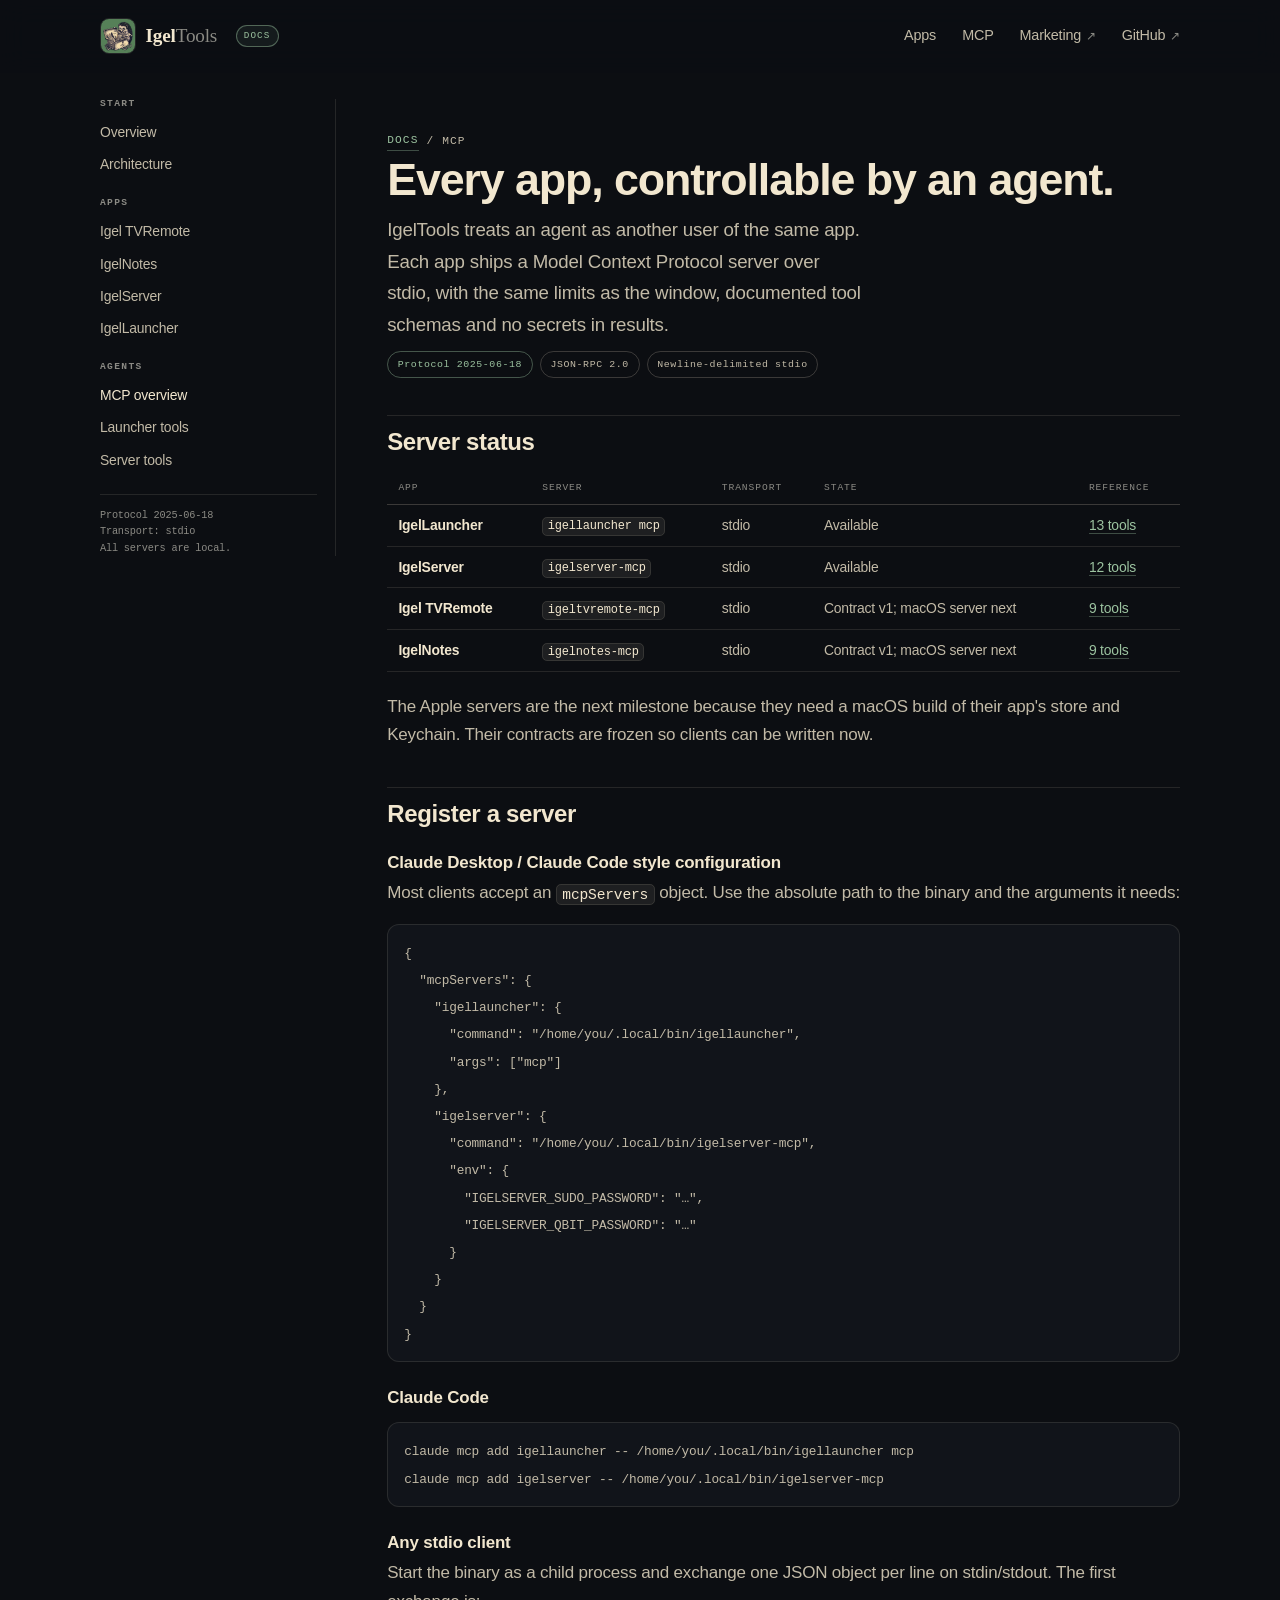
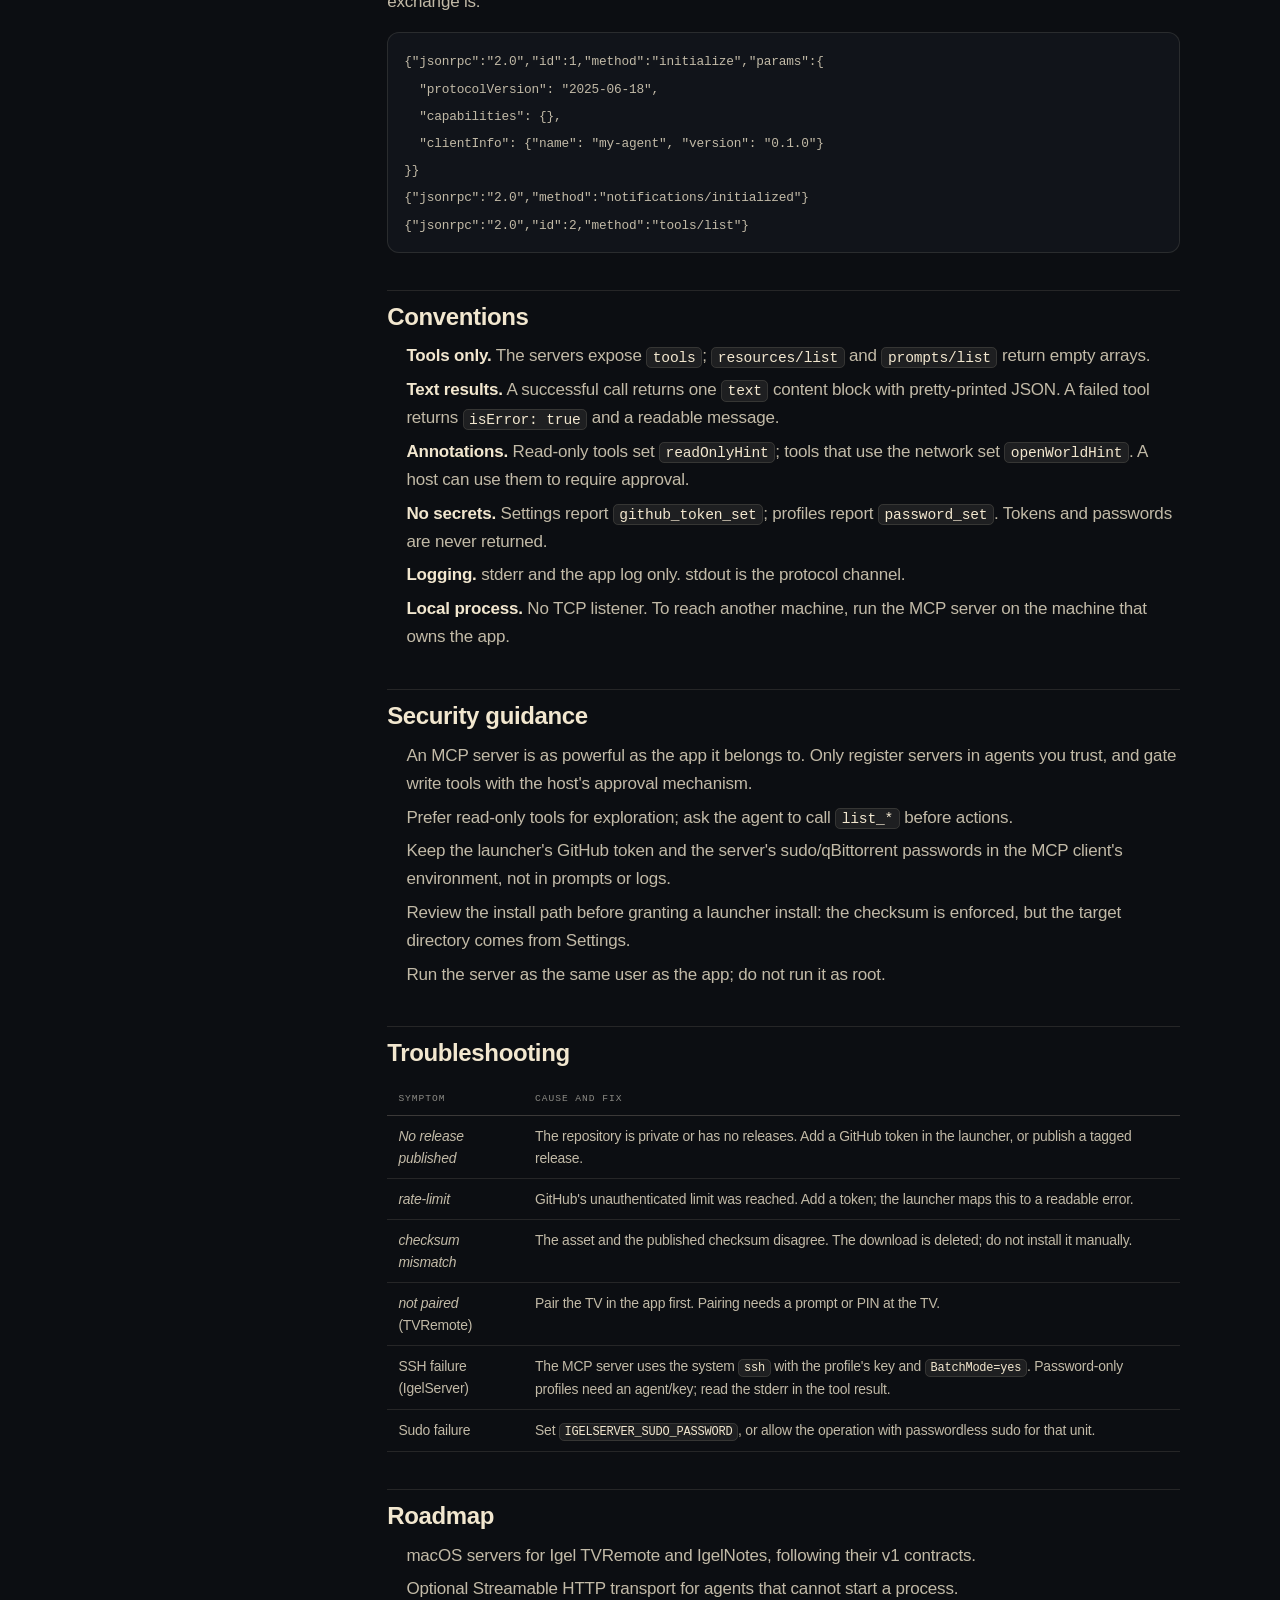
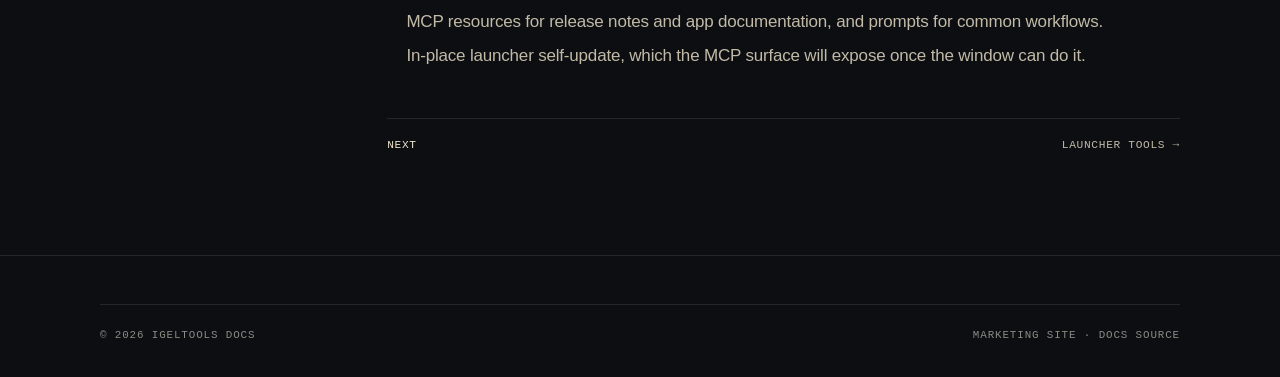
==== mcp/index.html @ 766dcb45 "Initial IgelTools documentation site Functional, technical and MCP documentation for the IgelTools s" ====
<!DOCTYPE html>
<html lang="en">
<head>
<meta charset="utf-8">
<meta name="viewport" content="width=device-width, initial-scale=1">
<title>MCP overview — IgelTools Docs</title>
<meta name="description" content="How the IgelTools apps expose control to external agents with Model Context Protocol servers: transports, registration, tools, security and status.">
<meta name="theme-color" content="#0c0e12">
<link rel="icon" href="../assets/icons/igeltools-64.png" type="image/png" sizes="64x64">
<link rel="stylesheet" href="../assets/css/style.css">
<link rel="stylesheet" href="../assets/css/docs.css">
</head>
<body>
<a class="skip" href="#main">Skip to content</a>

<header class="site-header docs-header" id="top">
  <div class="wrap header-inner">
    <a class="brand" href="../index.html" aria-label="IgelTools Docs — home">
      <img class="brand-mark" src="../assets/icons/igeltools-256.png" alt="" width="256" height="256">
      <span class="brand-word">Igel<span>Tools</span></span>
      <span class="docs-badge">Docs</span>
    </a>
    <nav class="site-nav" aria-label="Main">
      <a href="../index.html#apps">Apps</a>
      <a href="../mcp/index.html">MCP</a>
      <a class="nav-ext" href="https://chuucommie.github.io/igeltools-web/" target="_blank" rel="noreferrer">Marketing <span aria-hidden="true">↗</span></a>
      <a class="nav-ext" href="https://github.com/Chuucommie" target="_blank" rel="noreferrer">GitHub <span aria-hidden="true">↗</span></a>
    </nav>
  </div>
</header>

<div class="wrap docs-layout">
  <aside class="docs-sidebar">
    <h2>Start</h2>
    <a href="../index.html">Overview</a>
    <a href="../architecture.html">Architecture</a>
    <h2>Apps</h2>
    <a href="../apps/igeltvremote.html">Igel TVRemote</a>
    <a href="../apps/igelnotes.html">IgelNotes</a>
    <a href="../apps/igelserver.html">IgelServer</a>
    <a href="../apps/igellauncher.html">IgelLauncher</a>
    <h2>Agents</h2>
    <a href="index.html">MCP overview</a>
    <a href="../apps/igellauncher.html#mcp">Launcher tools</a>
    <a href="../apps/igelserver.html#mcp">Server tools</a>
    <span class="side-note">Protocol 2025-06-18<br>Transport: stdio<br>All servers are local.</span>
  </aside>

  <main class="docs-content" id="main">
    <p class="breadcrumb"><a href="../index.html">Docs</a> / MCP</p>
    <h1>Every app, controllable by an agent.</h1>
    <p class="lede">IgelTools treats an agent as another user of the same app. Each app ships a Model Context Protocol server over stdio, with the same limits as the window, documented tool schemas and no secrets in results.</p>

    <div class="doc-meta">
      <span class="pill pill--green">Protocol 2025-06-18</span>
      <span class="pill">JSON-RPC 2.0</span>
      <span class="pill">Newline-delimited stdio</span>
    </div>

    <h2 id="status">Server status</h2>
    <table>
      <thead><tr><th>App</th><th>Server</th><th>Transport</th><th>State</th><th>Reference</th></tr></thead>
      <tbody>
        <tr>
          <td><strong>IgelLauncher</strong></td>
          <td><code>igellauncher mcp</code></td>
          <td>stdio</td>
          <td>Available</td>
          <td><a href="../apps/igellauncher.html#mcp">13 tools</a></td>
        </tr>
        <tr>
          <td><strong>IgelServer</strong></td>
          <td><code>igelserver-mcp</code></td>
          <td>stdio</td>
          <td>Available</td>
          <td><a href="../apps/igelserver.html#mcp">12 tools</a></td>
        </tr>
        <tr>
          <td><strong>Igel TVRemote</strong></td>
          <td><code>igeltvremote-mcp</code></td>
          <td>stdio</td>
          <td>Contract v1; macOS server next</td>
          <td><a href="../apps/igeltvremote.html#mcp">9 tools</a></td>
        </tr>
        <tr>
          <td><strong>IgelNotes</strong></td>
          <td><code>igelnotes-mcp</code></td>
          <td>stdio</td>
          <td>Contract v1; macOS server next</td>
          <td><a href="../apps/igelnotes.html#mcp">9 tools</a></td>
        </tr>
      </tbody>
    </table>
    <p>The Apple servers are the next milestone because they need a macOS build of their app's store and Keychain. Their contracts are frozen so clients can be written now.</p>

    <h2 id="register">Register a server</h2>
    <h3>Claude Desktop / Claude Code style configuration</h3>
    <p>Most clients accept an <code>mcpServers</code> object. Use the absolute path to the binary and the arguments it needs:</p>
    <pre><code>{
  "mcpServers": {
    "igellauncher": {
      "command": "/home/you/.local/bin/igellauncher",
      "args": ["mcp"]
    },
    "igelserver": {
      "command": "/home/you/.local/bin/igelserver-mcp",
      "env": {
        "IGELSERVER_SUDO_PASSWORD": "…",
        "IGELSERVER_QBIT_PASSWORD": "…"
      }
    }
  }
}</code></pre>

    <h3>Claude Code</h3>
    <pre><code>claude mcp add igellauncher -- /home/you/.local/bin/igellauncher mcp
claude mcp add igelserver -- /home/you/.local/bin/igelserver-mcp</code></pre>

    <h3>Any stdio client</h3>
    <p>Start the binary as a child process and exchange one JSON object per line on stdin/stdout. The first exchange is:</p>
    <pre><code>{"jsonrpc":"2.0","id":1,"method":"initialize","params":{
  "protocolVersion": "2025-06-18",
  "capabilities": {},
  "clientInfo": {"name": "my-agent", "version": "0.1.0"}
}}
{"jsonrpc":"2.0","method":"notifications/initialized"}
{"jsonrpc":"2.0","id":2,"method":"tools/list"}</code></pre>

    <h2 id="conventions">Conventions</h2>
    <ul>
      <li><strong>Tools only.</strong> The servers expose <code>tools</code>; <code>resources/list</code> and <code>prompts/list</code> return empty arrays.</li>
      <li><strong>Text results.</strong> A successful call returns one <code>text</code> content block with pretty-printed JSON. A failed tool returns <code>isError: true</code> and a readable message.</li>
      <li><strong>Annotations.</strong> Read-only tools set <code>readOnlyHint</code>; tools that use the network set <code>openWorldHint</code>. A host can use them to require approval.</li>
      <li><strong>No secrets.</strong> Settings report <code>github_token_set</code>; profiles report <code>password_set</code>. Tokens and passwords are never returned.</li>
      <li><strong>Logging.</strong> stderr and the app log only. stdout is the protocol channel.</li>
      <li><strong>Local process.</strong> No TCP listener. To reach another machine, run the MCP server on the machine that owns the app.</li>
    </ul>

    <h2 id="security">Security guidance</h2>
    <ul>
      <li>An MCP server is as powerful as the app it belongs to. Only register servers in agents you trust, and gate write tools with the host's approval mechanism.</li>
      <li>Prefer read-only tools for exploration; ask the agent to call <code>list_*</code> before actions.</li>
      <li>Keep the launcher's GitHub token and the server's sudo/qBittorrent passwords in the MCP client's environment, not in prompts or logs.</li>
      <li>Review the install path before granting a launcher install: the checksum is enforced, but the target directory comes from Settings.</li>
      <li>Run the server as the same user as the app; do not run it as root.</li>
    </ul>

    <h2 id="troubleshooting">Troubleshooting</h2>
    <table>
      <thead><tr><th>Symptom</th><th>Cause and fix</th></tr></thead>
      <tbody>
        <tr><td><em>No release published</em></td><td>The repository is private or has no releases. Add a GitHub token in the launcher, or publish a tagged release.</td></tr>
        <tr><td><em>rate-limit</em></td><td>GitHub's unauthenticated limit was reached. Add a token; the launcher maps this to a readable error.</td></tr>
        <tr><td><em>checksum mismatch</em></td><td>The asset and the published checksum disagree. The download is deleted; do not install it manually.</td></tr>
        <tr><td><em>not paired</em> (TVRemote)</td><td>Pair the TV in the app first. Pairing needs a prompt or PIN at the TV.</td></tr>
        <tr><td>SSH failure (IgelServer)</td><td>The MCP server uses the system <code>ssh</code> with the profile's key and <code>BatchMode=yes</code>. Password-only profiles need an agent/key; read the stderr in the tool result.</td></tr>
        <tr><td>Sudo failure</td><td>Set <code>IGELSERVER_SUDO_PASSWORD</code>, or allow the operation with passwordless sudo for that unit.</td></tr>
      </tbody>
    </table>

    <h2 id="roadmap">Roadmap</h2>
    <ul>
      <li>macOS servers for Igel TVRemote and IgelNotes, following their v1 contracts.</li>
      <li>Optional Streamable HTTP transport for agents that cannot start a process.</li>
      <li>MCP resources for release notes and app documentation, and prompts for common workflows.</li>
      <li>In-place launcher self-update, which the MCP surface will expose once the window can do it.</li>
    </ul>

    <div class="docs-next">
      <span>Next</span>
      <a href="../apps/igellauncher.html#mcp">Launcher tools →</a>
    </div>
  </main>
</div>

<footer class="site-footer">
  <div class="wrap">
    <div class="footer-bottom">
      <span>© <span id="year">2026</span> IgelTools Docs</span>
      <span><a href="https://chuucommie.github.io/igeltools-web/" target="_blank" rel="noreferrer">Marketing site</a> · <a href="https://github.com/Chuucommie/igeltools-docs" target="_blank" rel="noreferrer">Docs source</a></span>
    </div>
  </div>
</footer>

<script src="../assets/js/docs.js" defer></script>
</body>
</html>
---- assets/css/style.css ----
/* ==========================================================================
   IgelTools — site stylesheet
   Ink and cream, the IgelTools field green as brand accent, one colour per app.
   No dependencies, no build step.
   ========================================================================== */

:root {
  --bg: #0c0e12;
  --bg-soft: #11141a;
  --surface: #151922;
  --surface-2: #1b202a;

  --ink: #f2e7cf;          /* cream, from the illustration */
  --ink-2: #c2baa7;
  --ink-3: #8b8a84;

  --blue: #216de7;         /* Igel TVRemote field blue */
  --blue-bright: #5c97ff;
  --green: #568058;        /* IgelTools field green */
  --green-bright: #9cc3a0;
  --ink-on-paper: #22262d;

  --line: rgba(242, 231, 207, 0.11);
  --line-strong: rgba(242, 231, 207, 0.2);

  --sans: -apple-system, BlinkMacSystemFont, "Segoe UI", Inter, Roboto, Helvetica, Arial, sans-serif;
  --mono: ui-monospace, SFMono-Regular, "SF Mono", Menlo, Consolas, "Liberation Mono", monospace;
  --serif: "Iowan Old Style", "Palatino Linotype", Palatino, "Book Antiqua", Georgia, serif;

  --wrap: 1160px;
  --pad: clamp(20px, 5vw, 40px);
  --radius: 22px;
}

*,
*::before,
*::after { box-sizing: border-box; }

html {
  -webkit-text-size-adjust: 100%;
  scroll-behavior: smooth;
}

body {
  margin: 0;
  background: var(--bg);
  color: var(--ink);
  font-family: var(--sans);
  font-size: 17px;
  line-height: 1.6;
  letter-spacing: -0.011em;
  -webkit-font-smoothing: antialiased;
  overflow-x: hidden;
}

h1, h2, h3, h4 {
  margin: 0;
  font-weight: 600;
  letter-spacing: -0.035em;
  line-height: 1.03;
  text-wrap: balance;
}

p { margin: 0; }
ul, ol, dl, dd { margin: 0; padding: 0; list-style: none; }
img { display: block; max-width: 100%; height: auto; }
a { color: inherit; text-decoration: none; }
button { font: inherit; color: inherit; }

::selection {
  background: var(--green);
  color: #fff;
}

:focus-visible {
  outline: 2px solid var(--green-bright);
  outline-offset: 3px;
  border-radius: 4px;
}

.skip {
  position: absolute;
  left: -9999px;
  top: 0;
  z-index: 100;
  background: var(--ink);
  color: var(--bg);
  padding: 10px 16px;
  border-radius: 0 0 10px 0;
  font-weight: 600;
}
.skip:focus { left: 0; }

/* ---------- layout ---------- */

.wrap {
  width: 100%;
  max-width: var(--wrap);
  margin-inline: auto;
  padding-inline: var(--pad);
}

.section {
  padding-block: clamp(72px, 11vw, 132px);
  border-top: 1px solid var(--line);
  scroll-margin-top: 76px;
}

.eyebrow {
  display: flex;
  align-items: center;
  gap: 0.6rem;
  font-family: var(--mono);
  font-size: 0.72rem;
  letter-spacing: 0.16em;
  text-transform: uppercase;
  color: var(--ink-3);
  margin-bottom: 1.5rem;
}
.eyebrow .num { color: var(--green-bright); }
.eyebrow::after {
  content: "";
  flex: 1;
  height: 1px;
  background: var(--line);
}

.section-head { max-width: 720px; margin-bottom: clamp(36px, 5vw, 60px); }
.section-head h2 {
  font-size: clamp(1.9rem, 4vw, 3.1rem);
  margin-bottom: 1rem;
}
.section-sub {
  color: var(--ink-2);
  font-size: 1.02rem;
  max-width: 56ch;
}

.dot {
  width: 7px;
  height: 7px;
  border-radius: 50%;
  background: var(--ink-3);
  display: inline-block;
  flex: none;
}
.dot-live { background: var(--green-bright); box-shadow: 0 0 0 4px rgba(156, 195, 160, 0.14); }

/* ---------- buttons ---------- */

.btn {
  display: inline-flex;
  align-items: center;
  justify-content: center;
  gap: 0.5rem;
  padding: 0.78rem 1.35rem;
  border-radius: 999px;
  border: 1px solid transparent;
  font-size: 0.94rem;
  font-weight: 560;
  letter-spacing: -0.01em;
  cursor: pointer;
  transition: transform 0.18s ease, background 0.18s ease, border-color 0.18s ease, color 0.18s ease;
  white-space: nowrap;
}
.btn:hover { transform: translateY(-1px); }
.btn:active { transform: translateY(0); }

.btn-primary { background: var(--ink); color: #12151b; }
.btn-primary:hover { background: #fffaf0; }

.btn-ghost { border-color: var(--line-strong); color: var(--ink); }
.btn-ghost:hover { border-color: rgba(156, 195, 160, 0.55); background: rgba(156, 195, 160, 0.08); }

.btn-green { background: var(--green); color: #fff; }
.btn-green:hover { background: #649165; }

.btn-sm { padding: 0.52rem 1rem; font-size: 0.85rem; }
.btn-block { width: 100%; }

.link-quiet {
  display: inline-block;
  font-family: var(--mono);
  font-size: 0.74rem;
  letter-spacing: 0.1em;
  text-transform: uppercase;
  color: var(--ink-3);
  border-bottom: 1px solid var(--line);
  padding-bottom: 3px;
  transition: color 0.18s ease, border-color 0.18s ease;
}
.link-quiet:hover { color: var(--ink); border-color: var(--green-bright); }

/* ---------- header ---------- */

.site-header {
  position: sticky;
  top: 0;
  z-index: 50;
  background: rgba(12, 14, 18, 0.72);
  -webkit-backdrop-filter: saturate(160%) blur(14px);
  backdrop-filter: saturate(160%) blur(14px);
  border-bottom: 1px solid transparent;
  transition: border-color 0.25s ease, background 0.25s ease;
}
.site-header.is-scrolled {
  border-bottom-color: var(--line);
  background: rgba(12, 14, 18, 0.9);
}

.header-inner {
  display: flex;
  align-items: center;
  gap: 1rem;
  height: 68px;
}

.brand { display: inline-flex; align-items: center; gap: 0.6rem; }
.brand-mark { width: 36px; height: 36px; border-radius: 9px; border: 1px solid var(--line); }
.brand-word {
  font-family: var(--serif);
  font-size: 1.2rem;
  font-weight: 600;
  letter-spacing: -0.01em;
}
.brand-word span { color: var(--ink-3); font-weight: 460; }

.site-nav {
  margin-left: auto;
  display: flex;
  align-items: center;
  gap: clamp(14px, 2.2vw, 26px);
}
.site-nav a:not(.btn) {
  font-size: 0.9rem;
  color: var(--ink-2);
  transition: color 0.16s ease;
}
.site-nav a:not(.btn):hover { color: var(--ink); }
.nav-ext { display: inline-flex; align-items: center; gap: 0.3rem; }
.nav-ext span { font-size: 0.8em; color: var(--ink-3); }

.nav-toggle {
  display: none;
  margin-left: auto;
  background: none;
  border: 1px solid var(--line-strong);
  border-radius: 999px;
  padding: 0.45rem 0.9rem;
  font-family: var(--mono);
  font-size: 0.72rem;
  letter-spacing: 0.1em;
  text-transform: uppercase;
  cursor: pointer;
}

/* ---------- hero ---------- */

.hero {
  display: grid;
  grid-template-columns: minmax(0, 1.15fr) minmax(0, 0.85fr);
  gap: clamp(32px, 6vw, 72px);
  align-items: center;
  padding-block: clamp(56px, 9vw, 104px) clamp(48px, 7vw, 88px);
}

.hero-copy .eyebrow { margin-bottom: 1.6rem; }

.hero h1 {
  font-size: clamp(2.6rem, 6.4vw, 4.7rem);
  letter-spacing: -0.045em;
  margin-bottom: 1.5rem;
}
.hero h1 em {
  font-family: var(--serif);
  font-style: italic;
  font-weight: 400;
  letter-spacing: -0.02em;
}

.lede {
  font-size: clamp(1.02rem, 1.5vw, 1.17rem);
  color: var(--ink-2);
  max-width: 46ch;
  line-height: 1.62;
}

.hero-actions {
  display: flex;
  flex-wrap: wrap;
  gap: 0.75rem;
  margin-top: 2rem;
}

.hero-meta {
  display: flex;
  flex-wrap: wrap;
  gap: 0.5rem 1.5rem;
  margin-top: 2rem;
  padding-top: 1.4rem;
  border-top: 1px solid var(--line);
  font-family: var(--mono);
  font-size: 0.72rem;
  letter-spacing: 0.1em;
  text-transform: uppercase;
  color: var(--ink-3);
}
.hero-meta li { display: flex; align-items: center; gap: 0.5rem; }

.hero-art {
  position: relative;
  display: grid;
  place-items: center;
  min-height: 320px;
}

.glow {
  position: absolute;
  inset: -12% -6%;
  background: radial-gradient(circle at 50% 45%, rgba(86, 128, 88, 0.55), transparent 62%);
  filter: blur(6px);
  z-index: 0;
}

.icon-card {
  position: relative;
  z-index: 1;
  width: clamp(190px, 24vw, 268px);
  aspect-ratio: 1;
  border-radius: 23%;
  overflow: hidden;
  box-shadow:
    0 2px 0 rgba(255, 255, 255, 0.16) inset,
    0 30px 70px -20px rgba(0, 0, 0, 0.85),
    0 0 0 1px rgba(242, 231, 207, 0.12);
  transform: rotate(-4deg);
  transition: transform 0.5s cubic-bezier(0.2, 0.8, 0.2, 1);
}
.icon-card:hover { transform: rotate(-1deg) scale(1.02); }
.icon-card img { width: 100%; height: 100%; object-fit: cover; }

.chip {
  position: absolute;
  z-index: 2;
  display: inline-flex;
  align-items: center;
  gap: 0.45rem;
  padding: 0.45rem 0.8rem;
  border-radius: 999px;
  background: rgba(21, 25, 34, 0.82);
  border: 1px solid var(--line-strong);
  -webkit-backdrop-filter: blur(10px);
  backdrop-filter: blur(10px);
  font-family: var(--mono);
  font-size: 0.68rem;
  letter-spacing: 0.08em;
  text-transform: uppercase;
  color: var(--ink-2);
  box-shadow: 0 12px 30px -12px rgba(0, 0, 0, 0.9);
}
.chip-a { top: 8%; right: -4%; }
.chip-b { bottom: 10%; left: -6%; }

/* ---------- strip ---------- */

.strip {
  display: flex;
  flex-wrap: wrap;
  gap: 0.5rem 2rem;
  padding-block: 1.1rem;
  border-top: 1px solid var(--line);
  font-family: var(--mono);
  font-size: 0.72rem;
  letter-spacing: 0.1em;
  text-transform: uppercase;
  color: var(--ink-3);
}
.strip-sep { color: var(--ink-3); opacity: 0.5; }

/* ---------- app card ---------- */

.app-card {
  display: grid;
  grid-template-columns: minmax(0, 1.55fr) minmax(0, 1fr);
  gap: clamp(24px, 4vw, 44px);
  padding: clamp(24px, 3.4vw, 40px);
  border: 1px solid var(--line);
  border-radius: var(--radius);
  background: linear-gradient(180deg, var(--surface), var(--bg-soft));
}
.app-card:hover { border-color: var(--line-strong); }
.app-card + .app-card { margin-top: 1rem; }

.app-card--remote {
  background:
    radial-gradient(120% 130% at 0% 0%, rgba(33, 109, 231, 0.13), transparent 58%),
    linear-gradient(180deg, var(--surface), var(--bg-soft));
}
.app-card--remote .app-kicker { color: var(--blue-bright); }
.app-card--remote .badge {
  border-color: rgba(92, 151, 255, 0.35);
  background: rgba(92, 151, 255, 0.09);
}
.app-card--remote .status-list li.is-on { border-color: rgba(92, 151, 255, 0.32); }
.app-card--remote .status-list li.is-on span { color: var(--blue-bright); }

.app-card--notes {
  background:
    radial-gradient(120% 130% at 0% 0%, rgba(84, 48, 92, 0.34), transparent 58%),
    linear-gradient(180deg, var(--surface), var(--bg-soft));
}
.app-card--notes .app-kicker { color: #c9a4d6; }
.app-card--notes .badge {
  border-color: rgba(201, 164, 214, 0.35);
  background: rgba(201, 164, 214, 0.09);
}
.app-card--notes .status-list li.is-on { border-color: rgba(201, 164, 214, 0.32); }
.app-card--notes .status-list li.is-on span { color: #c9a4d6; }

.app-card--server {
  background:
    radial-gradient(120% 130% at 0% 0%, rgba(56, 82, 105, 0.28), transparent 58%),
    linear-gradient(180deg, var(--surface), var(--bg-soft));
}
.app-card--server .app-kicker { color: #9fb8cd; }
.app-card--server .badge {
  border-color: rgba(159, 184, 205, 0.35);
  background: rgba(159, 184, 205, 0.09);
}
.app-card--server .status-list li.is-on { border-color: rgba(159, 184, 205, 0.32); }
.app-card--server .status-list li.is-on span { color: #9fb8cd; }

.app-card--launcher {
  background:
    radial-gradient(120% 130% at 0% 0%, rgba(86, 128, 88, 0.3), transparent 58%),
    linear-gradient(180deg, var(--surface), var(--bg-soft));
}
.app-card--launcher .app-kicker { color: var(--green-bright); }

code {
  font-family: var(--mono);
  font-size: 0.86em;
  padding: 0.12em 0.38em;
  border-radius: 5px;
  background: rgba(242, 231, 207, 0.08);
  border: 1px solid var(--line);
}

.app-card-main { display: grid; grid-template-columns: auto minmax(0, 1fr); gap: clamp(18px, 2.4vw, 28px); align-items: center; }

.app-thumb {
  width: clamp(84px, 10vw, 112px);
  aspect-ratio: 1;
  border-radius: 23%;
  overflow: hidden;
  border: 1px solid var(--line);
  flex: none;
}
.app-thumb img { width: 100%; height: 100%; object-fit: cover; }

.app-kicker {
  font-family: var(--mono);
  font-size: 0.7rem;
  letter-spacing: 0.12em;
  text-transform: uppercase;
  color: var(--green-bright);
  margin-bottom: 0.6rem;
}
.app-title { font-size: clamp(1.55rem, 2.6vw, 2.05rem); margin-bottom: 0.7rem; }
.app-desc { color: var(--ink-2); max-width: 44ch; }

.badge {
  display: inline-flex;
  align-items: center;
  gap: 0.5rem;
  align-self: start;
  padding: 0.35rem 0.75rem 0.35rem 0.6rem;
  border: 1px solid rgba(156, 195, 160, 0.35);
  border-radius: 999px;
  background: rgba(156, 195, 160, 0.09);
  font-family: var(--mono);
  font-size: 0.66rem;
  letter-spacing: 0.1em;
  text-transform: uppercase;
  color: var(--ink);
}

.app-side {
  display: flex;
  flex-direction: column;
  gap: 1rem;
  padding-left: clamp(0px, 2vw, 8px);
  border-left: 1px solid var(--line);
}
@media (max-width: 760px) {
  .app-side { border-left: 0; padding-left: 0; border-top: 1px solid var(--line); padding-top: 1.2rem; }
}

.status-list {
  display: grid;
  grid-template-columns: 1fr 1fr;
  gap: 0.4rem;
}
.status-list li {
  display: flex;
  align-items: center;
  justify-content: space-between;
  gap: 0.5rem;
  padding: 0.42rem 0.65rem;
  border: 1px solid var(--line);
  border-radius: 999px;
  font-size: 0.8rem;
  color: var(--ink-3);
}
.status-list li span {
  font-family: var(--mono);
  font-size: 0.6rem;
  letter-spacing: 0.08em;
  text-transform: uppercase;
  opacity: 0.85;
}
.status-list li.is-on { color: var(--ink); border-color: rgba(156, 195, 160, 0.32); }
.status-list li.is-on span { color: var(--green-bright); }

.ghost-grid {
  display: grid;
  grid-template-columns: repeat(auto-fit, minmax(240px, 1fr));
  gap: 1rem;
  margin-top: 1rem;
}
.ghost-card {
  padding: 1.6rem;
  border: 1px dashed rgba(242, 231, 207, 0.16);
  border-radius: var(--radius);
  color: var(--ink-3);
}
.ghost-tag {
  font-family: var(--mono);
  font-size: 0.64rem;
  letter-spacing: 0.14em;
  text-transform: uppercase;
  color: var(--ink-3);
}
.ghost-card h4 {
  font-size: 1rem;
  letter-spacing: -0.02em;
  color: var(--ink-2);
  margin: 0.7rem 0 0.5rem;
  line-height: 1.4;
}
.ghost-card p { font-size: 0.9rem; }

/* ---------- principles ---------- */

.principles {
  display: grid;
  grid-template-columns: repeat(3, minmax(0, 1fr));
  gap: 0;
  border-top: 1px solid var(--line);
}
.principle {
  padding: clamp(22px, 2.6vw, 30px) clamp(18px, 2.4vw, 28px) clamp(22px, 2.6vw, 30px) 0;
  border-bottom: 1px solid var(--line);
  border-right: 1px solid var(--line);
}
.principle:nth-child(3n) { border-right: 0; }
.principle-num {
  font-family: var(--mono);
  font-size: 0.68rem;
  letter-spacing: 0.14em;
  color: var(--green-bright);
  display: block;
  margin-bottom: 0.9rem;
}
.principle h3 { font-size: 1.06rem; letter-spacing: -0.02em; margin-bottom: 0.55rem; }
.principle p { font-size: 0.93rem; color: var(--ink-2); line-height: 1.55; }

/* ---------- brands ---------- */

.brands {
  display: grid;
  grid-template-columns: repeat(3, minmax(0, 1fr));
  border-top: 1px solid var(--line);
  border-left: 1px solid var(--line);
}
.brand-cell {
  padding: 1rem 1.1rem;
  border-right: 1px solid var(--line);
  border-bottom: 1px solid var(--line);
  display: flex;
  flex-direction: column;
  gap: 0.2rem;
}
.brand-cell strong { font-weight: 560; font-size: 0.98rem; letter-spacing: -0.02em; }
.brand-cell span {
  font-family: var(--mono);
  font-size: 0.62rem;
  letter-spacing: 0.09em;
  text-transform: uppercase;
  color: var(--ink-3);
}
.brand-cell.is-limited span { color: #c99a5c; }

.note {
  margin-top: 1.2rem;
  font-size: 0.86rem;
  color: var(--ink-3);
  max-width: 68ch;
}

/* ---------- roadmap ---------- */

.roadmap { border-top: 1px solid var(--line); }
.roadmap-row {
  display: grid;
  grid-template-columns: minmax(0, 1fr) minmax(0, 1fr) auto;
  gap: 1rem;
  align-items: center;
  padding-block: 1rem;
  border-bottom: 1px solid var(--line);
}
.roadmap-name { font-weight: 560; font-size: 1rem; }
.roadmap-meta { font-size: 0.88rem; color: var(--ink-3); }
.roadmap-state {
  font-family: var(--mono);
  font-size: 0.64rem;
  letter-spacing: 0.1em;
  text-transform: uppercase;
  padding: 0.3rem 0.6rem;
  border-radius: 999px;
  border: 1px solid var(--line);
  color: var(--ink-3);
  white-space: nowrap;
}
.roadmap-row.is-now .roadmap-state {
  color: var(--ink);
  border-color: rgba(156, 195, 160, 0.4);
  background: rgba(156, 195, 160, 0.1);
}

/* ---------- cta ---------- */

.cta { padding-block: clamp(64px, 9vw, 104px); }
.cta-inner {
  position: relative;
  display: flex;
  align-items: center;
  gap: clamp(20px, 3vw, 32px);
  flex-wrap: wrap;
  padding: clamp(24px, 4vw, 44px);
  border: 1px solid var(--line);
  border-radius: 26px;
  overflow: hidden;
  background:
    radial-gradient(90% 160% at 12% 0%, rgba(86, 128, 88, 0.34), transparent 60%),
    linear-gradient(180deg, var(--surface-2), var(--bg-soft));
}
.cta-icon {
  width: 80px;
  aspect-ratio: 1;
  border-radius: 23%;
  border: 1px solid var(--line-strong);
  flex: none;
}
.cta-body { flex: 1 1 320px; }
.cta-body h2 { font-size: clamp(1.4rem, 2.6vw, 2rem); margin-bottom: 0.5rem; }
.cta-body p { color: var(--ink-2); font-size: 0.96rem; max-width: 46ch; }
.cta-actions { display: flex; flex-wrap: wrap; gap: 0.65rem; }

/* ---------- footer ---------- */

.site-footer {
  border-top: 1px solid var(--line);
  padding-block: 3rem 2rem;
  font-size: 0.88rem;
  color: var(--ink-3);
}
.footer-grid {
  display: flex;
  flex-wrap: wrap;
  gap: 2rem 3rem;
  justify-content: space-between;
  padding-bottom: 2.4rem;
}
.footer-brand { max-width: 300px; }
.footer-brand .brand { margin-bottom: 0.8rem; }
.footer-brand p { font-size: 0.86rem; line-height: 1.6; }
.footer-cols { display: flex; flex-wrap: wrap; gap: 2.5rem; }
.footer-col h3 {
  font-family: var(--mono);
  font-size: 0.64rem;
  letter-spacing: 0.14em;
  text-transform: uppercase;
  color: var(--ink-3);
  margin-bottom: 0.8rem;
  font-weight: 500;
}
.footer-col li + li { margin-top: 0.45rem; }
.footer-col a { color: var(--ink-2); font-size: 0.88rem; }
.footer-col a:hover { color: var(--ink); }
.footer-bottom {
  display: flex;
  flex-wrap: wrap;
  gap: 0.75rem 1.5rem;
  justify-content: space-between;
  padding-top: 1.4rem;
  border-top: 1px solid var(--line);
  font-family: var(--mono);
  font-size: 0.68rem;
  letter-spacing: 0.08em;
  text-transform: uppercase;
}

/* ---------- app detail page ---------- */

.breadcrumb {
  display: flex;
  align-items: center;
  gap: 0.5rem;
  font-family: var(--mono);
  font-size: 0.7rem;
  letter-spacing: 0.1em;
  text-transform: uppercase;
  color: var(--ink-3);
  padding-top: 2rem;
}
.breadcrumb a:hover { color: var(--ink); }
.breadcrumb span { opacity: 0.5; }

.app-hero {
  display: grid;
  grid-template-columns: auto minmax(0, 1fr);
  gap: clamp(24px, 4vw, 48px);
  align-items: center;
  padding-block: clamp(36px, 5vw, 60px) clamp(40px, 6vw, 72px);
}
.app-hero-icon {
  width: clamp(120px, 18vw, 176px);
  aspect-ratio: 1;
  border-radius: 23%;
  border: 1px solid var(--line-strong);
  box-shadow: 0 40px 80px -34px rgba(0, 0, 0, 0.9), 0 0 90px -30px rgba(86, 128, 88, 0.8);
}
.app-hero-body h1 { font-size: clamp(2.1rem, 5vw, 3.4rem); margin-block: 0.5rem 0.9rem; }
.app-hero-body .lede { max-width: 52ch; }
.app-hero-actions { display: flex; flex-wrap: wrap; gap: 0.65rem; margin-top: 1.6rem; align-items: center; }

.feature-grid {
  display: grid;
  grid-template-columns: repeat(3, minmax(0, 1fr));
  gap: 0;
  border-top: 1px solid var(--line);
}
.feature {
  padding: clamp(20px, 2.6vw, 30px) clamp(18px, 2.4vw, 28px) clamp(20px, 2.6vw, 30px) 0;
  border-bottom: 1px solid var(--line);
  border-right: 1px solid var(--line);
}
.feature:nth-child(3n) { border-right: 0; }
.feature h3 { font-size: 1.04rem; margin-bottom: 0.5rem; letter-spacing: -0.02em; }
.feature p { font-size: 0.92rem; color: var(--ink-2); line-height: 1.55; }
.feature-icon {
  font-family: var(--mono);
  font-size: 0.66rem;
  letter-spacing: 0.14em;
  color: var(--green-bright);
  display: block;
  margin-bottom: 0.8rem;
}

.facts { display: grid; gap: 0; max-width: 760px; }
.fact {
  display: grid;
  grid-template-columns: 180px minmax(0, 1fr);
  gap: 1rem;
  padding-block: 0.9rem;
  border-top: 1px solid var(--line);
  font-size: 0.93rem;
}
.fact:last-child { border-bottom: 1px solid var(--line); }
.fact dt {
  font-family: var(--mono);
  font-size: 0.66rem;
  letter-spacing: 0.12em;
  text-transform: uppercase;
  color: var(--ink-3);
  padding-top: 0.2rem;
}
.fact dd { color: var(--ink-2); }
.fact dd strong { color: var(--ink); font-weight: 560; }

.notice {
  display: flex;
  gap: 0.85rem;
  align-items: flex-start;
  padding: 1rem 1.2rem;
  border: 1px solid rgba(156, 195, 160, 0.3);
  background: rgba(86, 128, 88, 0.14);
  border-radius: 14px;
  font-size: 0.9rem;
  color: var(--ink-2);
  margin-top: 1.6rem;
  max-width: 760px;
}
.notice strong { color: var(--ink); }

/* ---------- reveal ---------- */

.reveal {
  opacity: 0;
  transform: translateY(18px);
  transition: opacity 0.7s ease, transform 0.7s cubic-bezier(0.2, 0.8, 0.2, 1);
}
.reveal.is-visible { opacity: 1; transform: none; }

/* ---------- responsive ---------- */

@media (max-width: 980px) {
  .hero { grid-template-columns: 1fr; }
  .hero-art { order: -1; min-height: 260px; }
  .icon-card { width: clamp(170px, 42vw, 240px); }
  .chip-a { right: 2%; }
  .chip-b { left: 2%; }
  .app-card { grid-template-columns: 1fr; }
  .principles,
  .feature-grid { grid-template-columns: repeat(2, minmax(0, 1fr)); }
  .principle:nth-child(3n),
  .feature:nth-child(3n) { border-right: 1px solid var(--line); }
  .principle:nth-child(2n),
  .feature:nth-child(2n) { border-right: 0; }
}

@media (max-width: 700px) {
  .brands { grid-template-columns: repeat(2, minmax(0, 1fr)); }
}

@media (max-width: 820px) {
  .nav-toggle { display: inline-flex; }
  .site-nav {
    position: absolute;
    top: 68px;
    left: 0;
    right: 0;
    flex-direction: column;
    align-items: stretch;
    gap: 0;
    padding: 0.6rem var(--pad) 1rem;
    background: rgba(12, 14, 18, 0.97);
    border-bottom: 1px solid var(--line);
    display: none;
  }
  .site-nav.is-open { display: flex; }
  .site-nav a:not(.btn) { padding: 0.7rem 0; border-bottom: 1px solid var(--line); font-size: 0.95rem; }
  .site-nav .btn { margin-top: 0.9rem; }
  .roadmap-row { grid-template-columns: minmax(0, 1fr) auto; }
  .roadmap-meta { display: none; }
}

@media (max-width: 560px) {
  body { font-size: 16px; }
  .app-card-main { grid-template-columns: 1fr; }
  .app-thumb { width: 76px; }
  .spec { grid-template-columns: 1fr; gap: 0.3rem; }
  .fact { grid-template-columns: 1fr; gap: 0.2rem; }
  .app-hero { grid-template-columns: 1fr; }
  .principles,
  .feature-grid,
  .brands { grid-template-columns: repeat(1, minmax(0, 1fr)); }
  .principle,
  .feature,
  .principle:nth-child(2n),
  .feature:nth-child(2n),
  .principle:nth-child(3n),
  .feature:nth-child(3n) { border-right: 0; }
  .hero-meta { font-size: 0.66rem; }
  .cta-inner { align-items: flex-start; }
  .strip { gap: 0.4rem 1rem; }
  .strip-sep { display: none; }
}

@media (prefers-reduced-motion: reduce) {
  html { scroll-behavior: auto; }
  *, *::before, *::after {
    animation-duration: 0.001ms !important;
    transition-duration: 0.001ms !important;
  }
  .reveal { opacity: 1; transform: none; }
}
---- assets/css/docs.css ----
/* Documentation layout on top of the IgelTools palette (style.css). */

.docs-header .header-inner { height: 72px; }
.docs-badge {
  margin-left: 0.55rem;
  padding: 0.18rem 0.45rem;
  border: 1px solid rgba(156, 195, 160, 0.45);
  border-radius: 999px;
  background: rgba(156, 195, 160, 0.08);
  color: var(--green-bright);
  font-family: var(--mono);
  font-size: 0.58rem;
  letter-spacing: 0.12em;
  text-transform: uppercase;
}

.docs-layout {
  display: grid;
  grid-template-columns: 236px minmax(0, 1fr);
  gap: clamp(24px, 4vw, 58px);
  align-items: start;
  padding-block: 26px clamp(60px, 8vw, 100px);
}

.docs-sidebar {
  position: sticky;
  top: 84px;
  padding-right: 18px;
  border-right: 1px solid var(--line);
  max-height: calc(100vh - 100px);
  overflow-y: auto;
}
.docs-sidebar h2 {
  margin: 18px 0 7px;
  font-family: var(--mono);
  font-size: 0.6rem;
  letter-spacing: 0.14em;
  text-transform: uppercase;
  color: var(--ink-3);
}
.docs-sidebar h2:first-child { margin-top: 0; }
.docs-sidebar a {
  display: block;
  padding: 5px 0;
  font-size: 0.87rem;
  color: var(--ink-2);
  transition: color 0.15s ease;
}
.docs-sidebar a:hover { color: var(--ink); }
.docs-sidebar a.is-active {
  color: var(--ink);
  margin-left: -11px;
  padding-left: 9px;
  border-left: 2px solid var(--green-bright);
}
.docs-sidebar .side-note {
  display: block;
  margin-top: 18px;
  padding-top: 12px;
  border-top: 1px solid var(--line);
  font-family: var(--mono);
  font-size: 0.64rem;
  color: var(--ink-3);
  line-height: 1.6;
}

.docs-content { min-width: 0; }
.docs-content h1 {
  margin: 0.25rem 0 0.7rem;
  font-size: clamp(2rem, 4vw, 2.8rem);
  line-height: 1.08;
  letter-spacing: -0.025em;
}
.docs-content h2 {
  margin: 2.3rem 0 0.8rem;
  padding-top: 0.9rem;
  border-top: 1px solid var(--line);
  font-size: 1.5rem;
  letter-spacing: -0.015em;
}
.docs-content h3 {
  margin: 1.7rem 0 0.5rem;
  font-size: 1.06rem;
  letter-spacing: -0.01em;
}
.docs-content p,
.docs-content li { color: var(--ink-2); line-height: 1.68; }
.docs-content ul,
.docs-content ol { padding-left: 1.2rem; }
.docs-content li + li { margin-top: 0.3rem; }
.docs-content a { color: var(--green-bright); border-bottom: 1px solid rgba(156, 195, 160, 0.35); }
.docs-content a:hover { border-bottom-color: var(--green-bright); }
.docs-content strong { color: var(--ink); font-weight: 600; }
.docs-content code {
  font-family: var(--mono);
  font-size: 0.86em;
  padding: 0.12em 0.38em;
  border-radius: 5px;
  background: rgba(242, 231, 207, 0.08);
  border: 1px solid var(--line);
  color: var(--ink);
}
.docs-content pre {
  margin: 1rem 0;
  padding: 14px 16px;
  overflow-x: auto;
  border: 1px solid var(--line);
  border-radius: 12px;
  background: var(--bg-soft);
}
.docs-content pre code {
  padding: 0;
  border: 0;
  background: none;
  font-size: 0.8rem;
  line-height: 1.55;
  color: var(--ink-2);
}
.docs-content table {
  width: 100%;
  margin: 1rem 0 1.3rem;
  border-collapse: collapse;
  font-size: 0.87rem;
}
.docs-content th,
.docs-content td {
  padding: 0.55rem 0.7rem;
  border-bottom: 1px solid var(--line);
  text-align: left;
  vertical-align: top;
  color: var(--ink-2);
}
.docs-content th {
  font-family: var(--mono);
  font-size: 0.6rem;
  font-weight: 500;
  letter-spacing: 0.1em;
  text-transform: uppercase;
  color: var(--ink-3);
  border-bottom-color: var(--line-strong);
}
.docs-content td code { white-space: nowrap; }

.doc-meta {
  display: flex;
  flex-wrap: wrap;
  gap: 0.45rem;
  margin: 0.7rem 0 1.5rem;
}
.doc-meta .pill {
  display: inline-flex;
  align-items: center;
  padding: 0.28rem 0.6rem;
  border: 1px solid var(--line-strong);
  border-radius: 999px;
  font-family: var(--mono);
  font-size: 0.62rem;
  letter-spacing: 0.06em;
  color: var(--ink-2);
}
.doc-meta .pill--green { border-color: rgba(156, 195, 160, 0.4); color: var(--green-bright); }
.doc-meta .pill--amber { border-color: rgba(201, 154, 92, 0.45); color: #c99a5c; }
.doc-meta .pill--blue { border-color: rgba(92, 151, 255, 0.42); color: #9fc0ff; }

.callout {
  display: flex;
  gap: 0.8rem;
  align-items: flex-start;
  margin: 1.2rem 0;
  padding: 0.95rem 1.1rem;
  border: 1px solid rgba(156, 195, 160, 0.3);
  border-radius: 13px;
  background: rgba(86, 128, 88, 0.12);
  font-size: 0.9rem;
  color: var(--ink-2);
}
.callout p { margin: 0; }
.callout .dot { margin-top: 0.42rem; }
.callout--warn {
  border-color: rgba(201, 154, 92, 0.35);
  background: rgba(201, 154, 92, 0.08);
}
.callout--warn .dot { background: #c99a5c; box-shadow: 0 0 0 4px rgba(201, 154, 92, 0.14); }

.doc-grid {
  display: grid;
  grid-template-columns: repeat(2, minmax(0, 1fr));
  gap: 0;
  border-top: 1px solid var(--line);
}
.doc-card {
  padding: 1.1rem 1.2rem 1.2rem 0;
  border-bottom: 1px solid var(--line);
}
.doc-card:nth-child(2n) { padding-left: 1.2rem; border-left: 1px solid var(--line); }
.doc-card h3 { margin-top: 0.25rem; }
.doc-card p { margin: 0.3rem 0 0; font-size: 0.88rem; }
.doc-card .kicker {
  font-family: var(--mono);
  font-size: 0.58rem;
  letter-spacing: 0.12em;
  text-transform: uppercase;
  color: var(--green-bright);
}

.docs-next {
  display: flex;
  justify-content: space-between;
  gap: 1rem;
  margin-top: 3rem;
  padding-top: 1.1rem;
  border-top: 1px solid var(--line);
  font-family: var(--mono);
  font-size: 0.7rem;
  letter-spacing: 0.06em;
  text-transform: uppercase;
}
.docs-next a { border-bottom: 0; color: var(--ink-2); }
.docs-next a:hover { color: var(--ink); }

@media (max-width: 900px) {
  .docs-layout { grid-template-columns: 1fr; }
  .docs-sidebar {
    position: static;
    max-height: none;
    padding: 0 0 18px;
    border-right: 0;
    border-bottom: 1px solid var(--line);
  }
  .docs-sidebar a { display: inline-block; margin-right: 1rem; }
  .docs-sidebar a.is-active { margin-left: 0; padding-left: 0; border-left: 0; color: var(--green-bright); }
  .docs-sidebar .side-note { margin-top: 10px; }
  .doc-grid { grid-template-columns: 1fr; }
  .doc-card:nth-child(2n) { padding-left: 0; border-left: 0; }
}
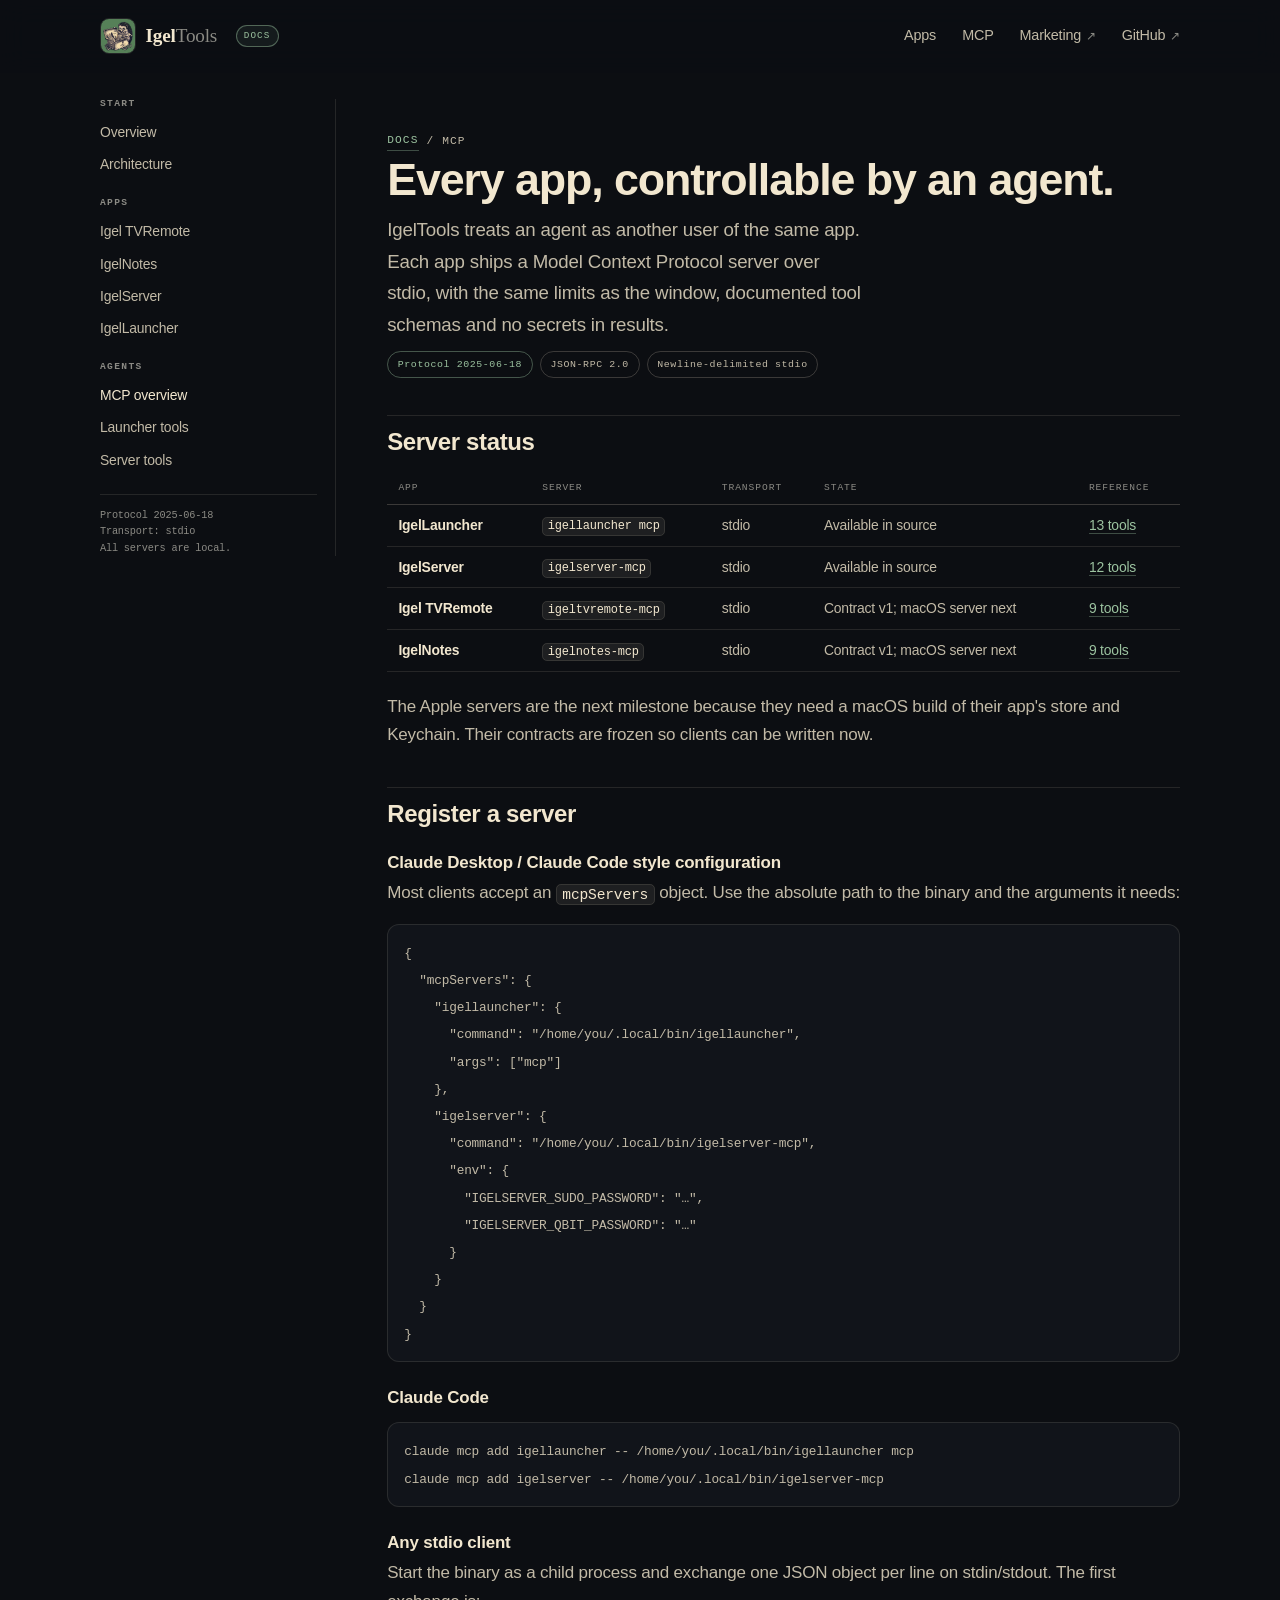
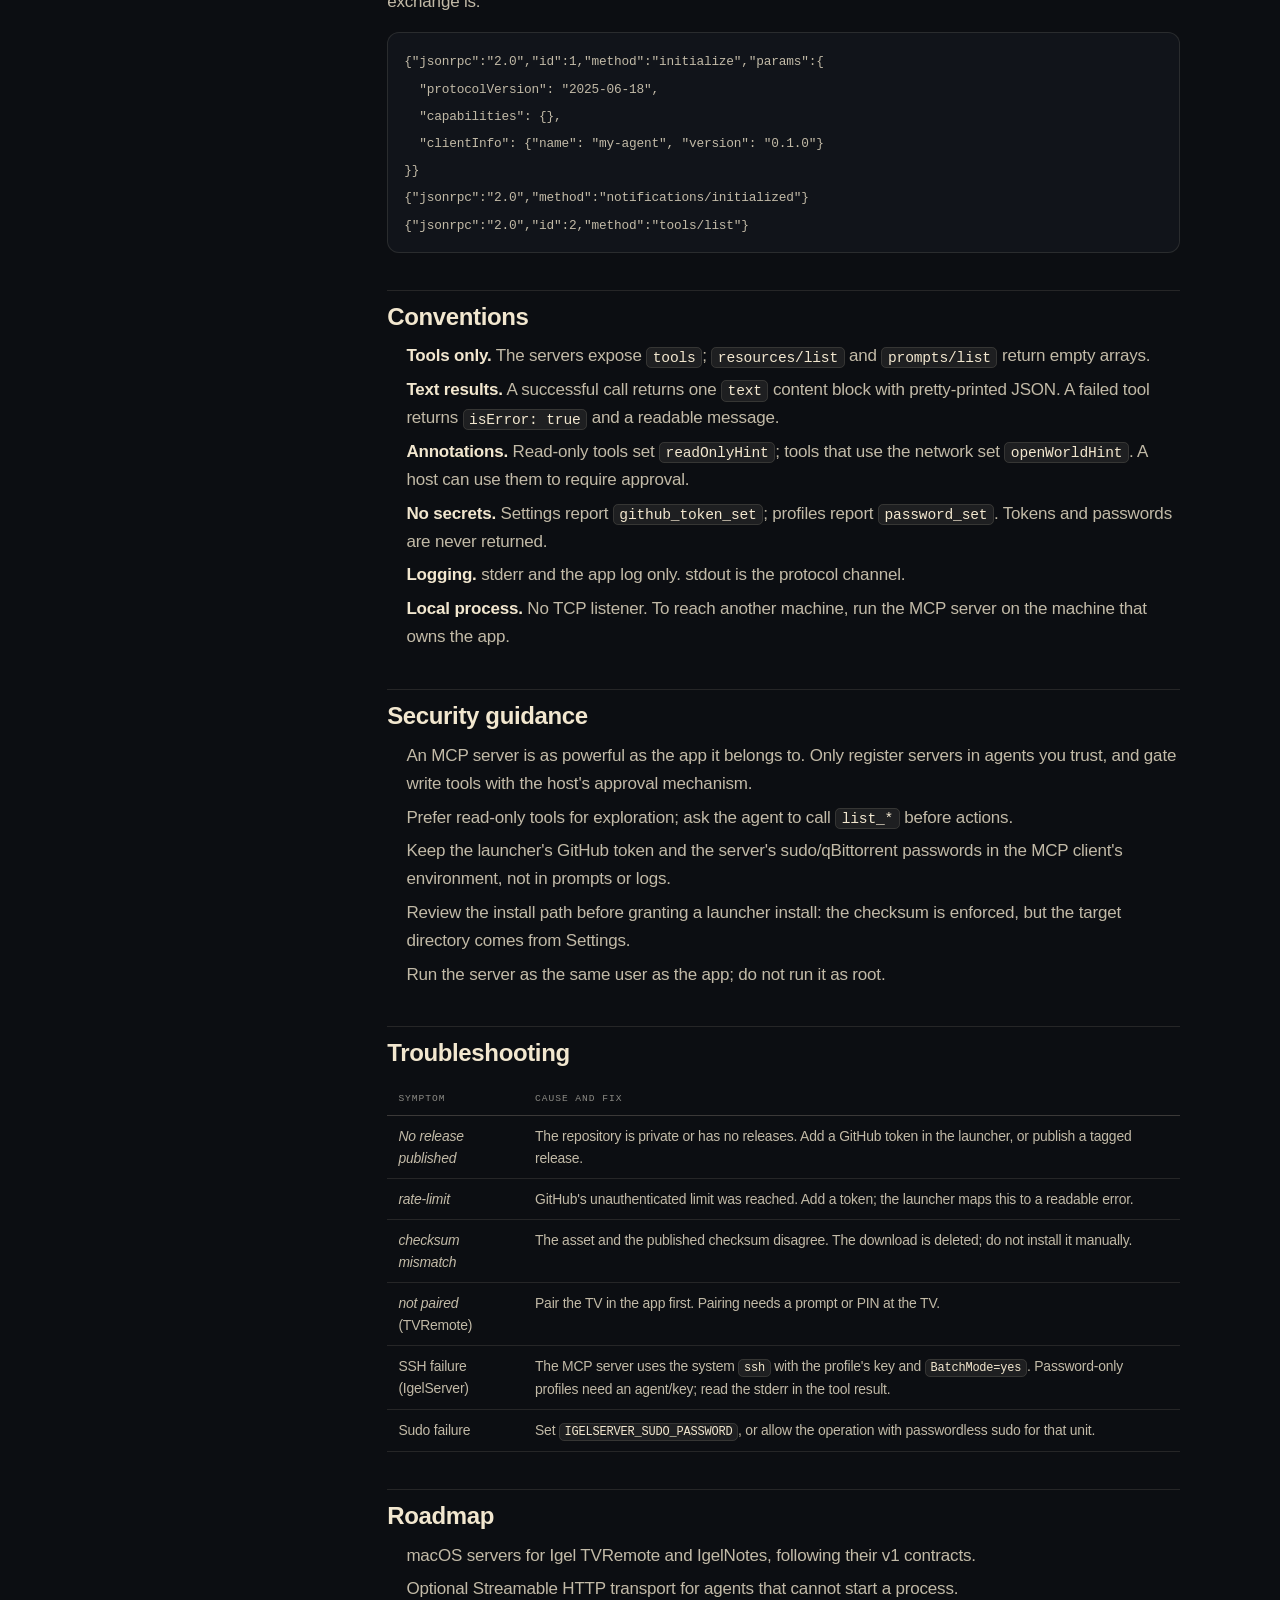
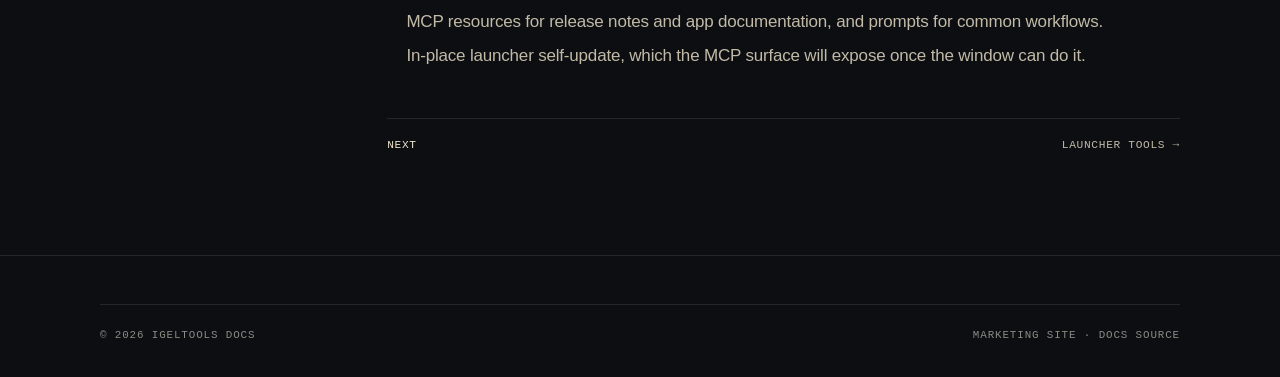
==== commit 3d055f2d: "Clarify MCP availability in the status tables Both implemented servers are in source; neither is par" ====
--- a/mcp/index.html
+++ b/mcp/index.html
@@ -65,14 +65,14 @@
           <td><strong>IgelLauncher</strong></td>
           <td><code>igellauncher mcp</code></td>
           <td>stdio</td>
-          <td>Available</td>
+          <td>Available in source</td>
           <td><a href="../apps/igellauncher.html#mcp">13 tools</a></td>
         </tr>
         <tr>
           <td><strong>IgelServer</strong></td>
           <td><code>igelserver-mcp</code></td>
           <td>stdio</td>
-          <td>Available</td>
+          <td>Available in source</td>
           <td><a href="../apps/igelserver.html#mcp">12 tools</a></td>
         </tr>
         <tr>
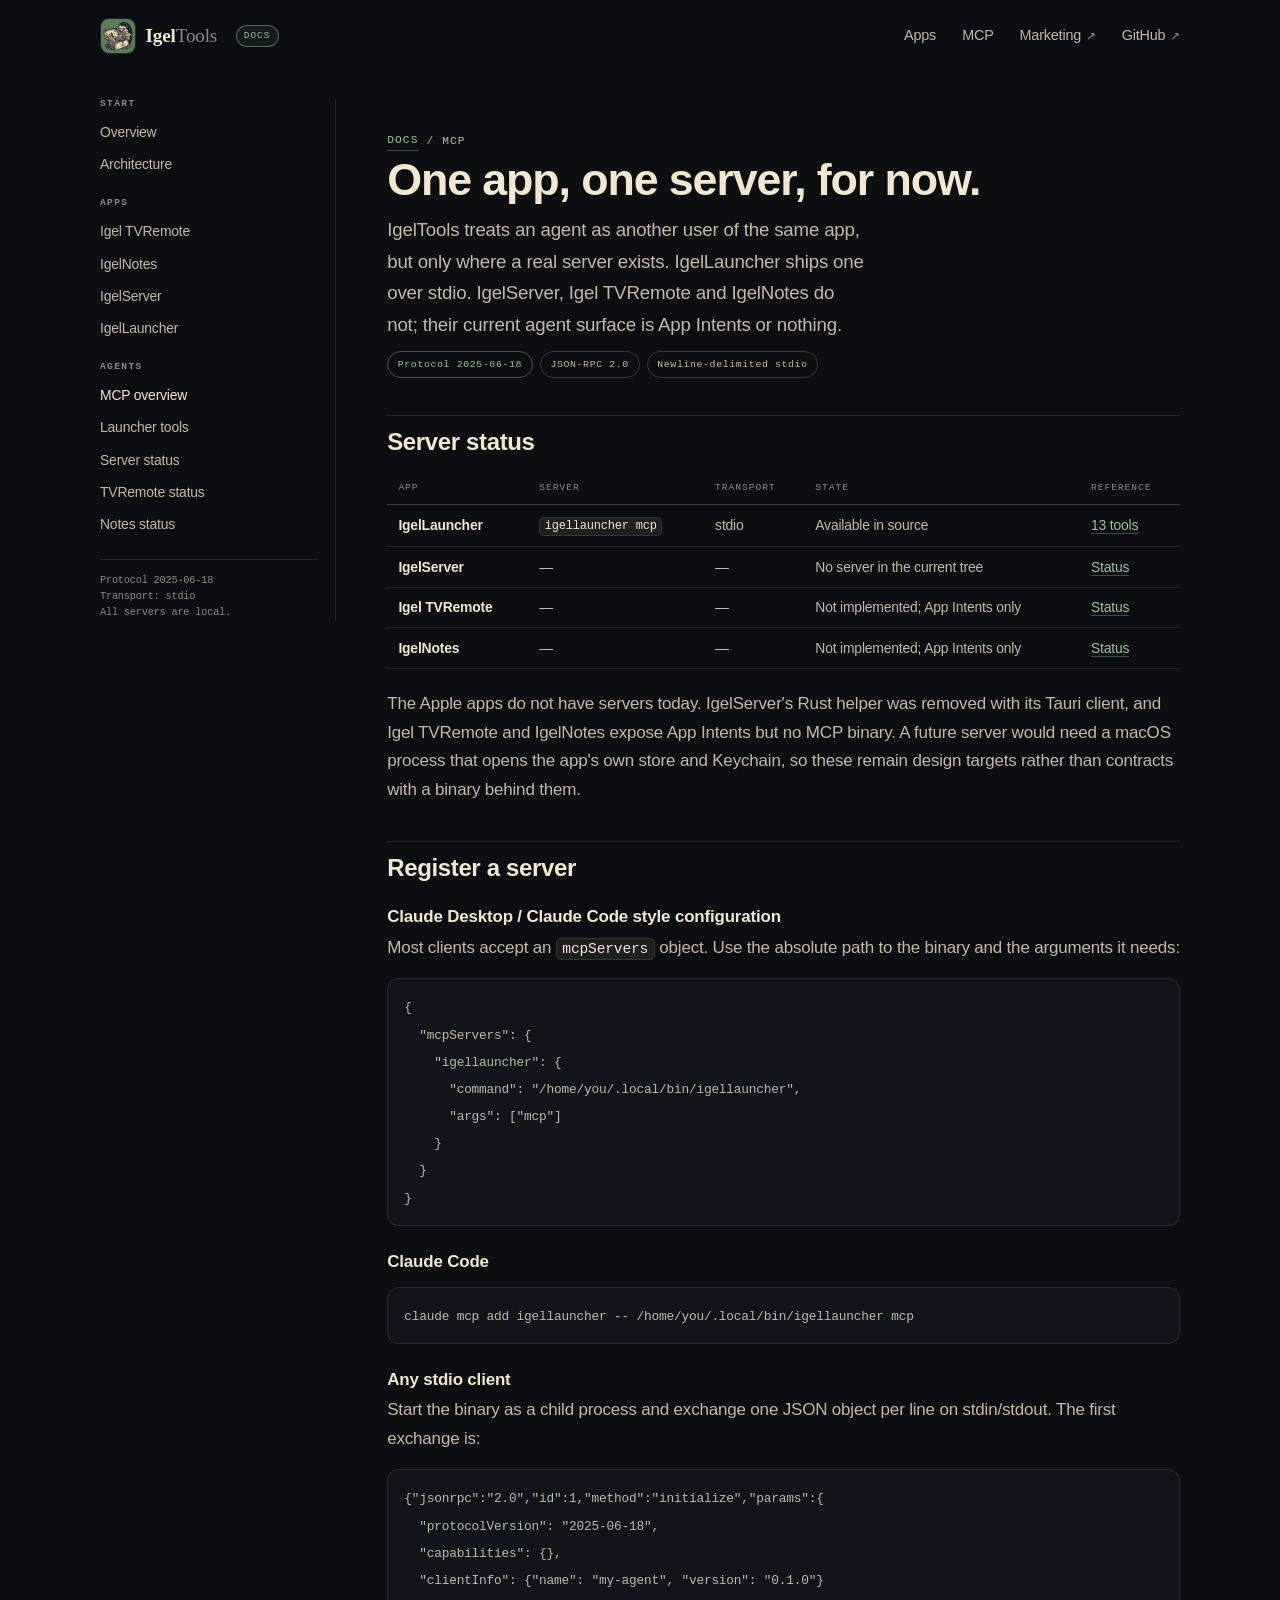
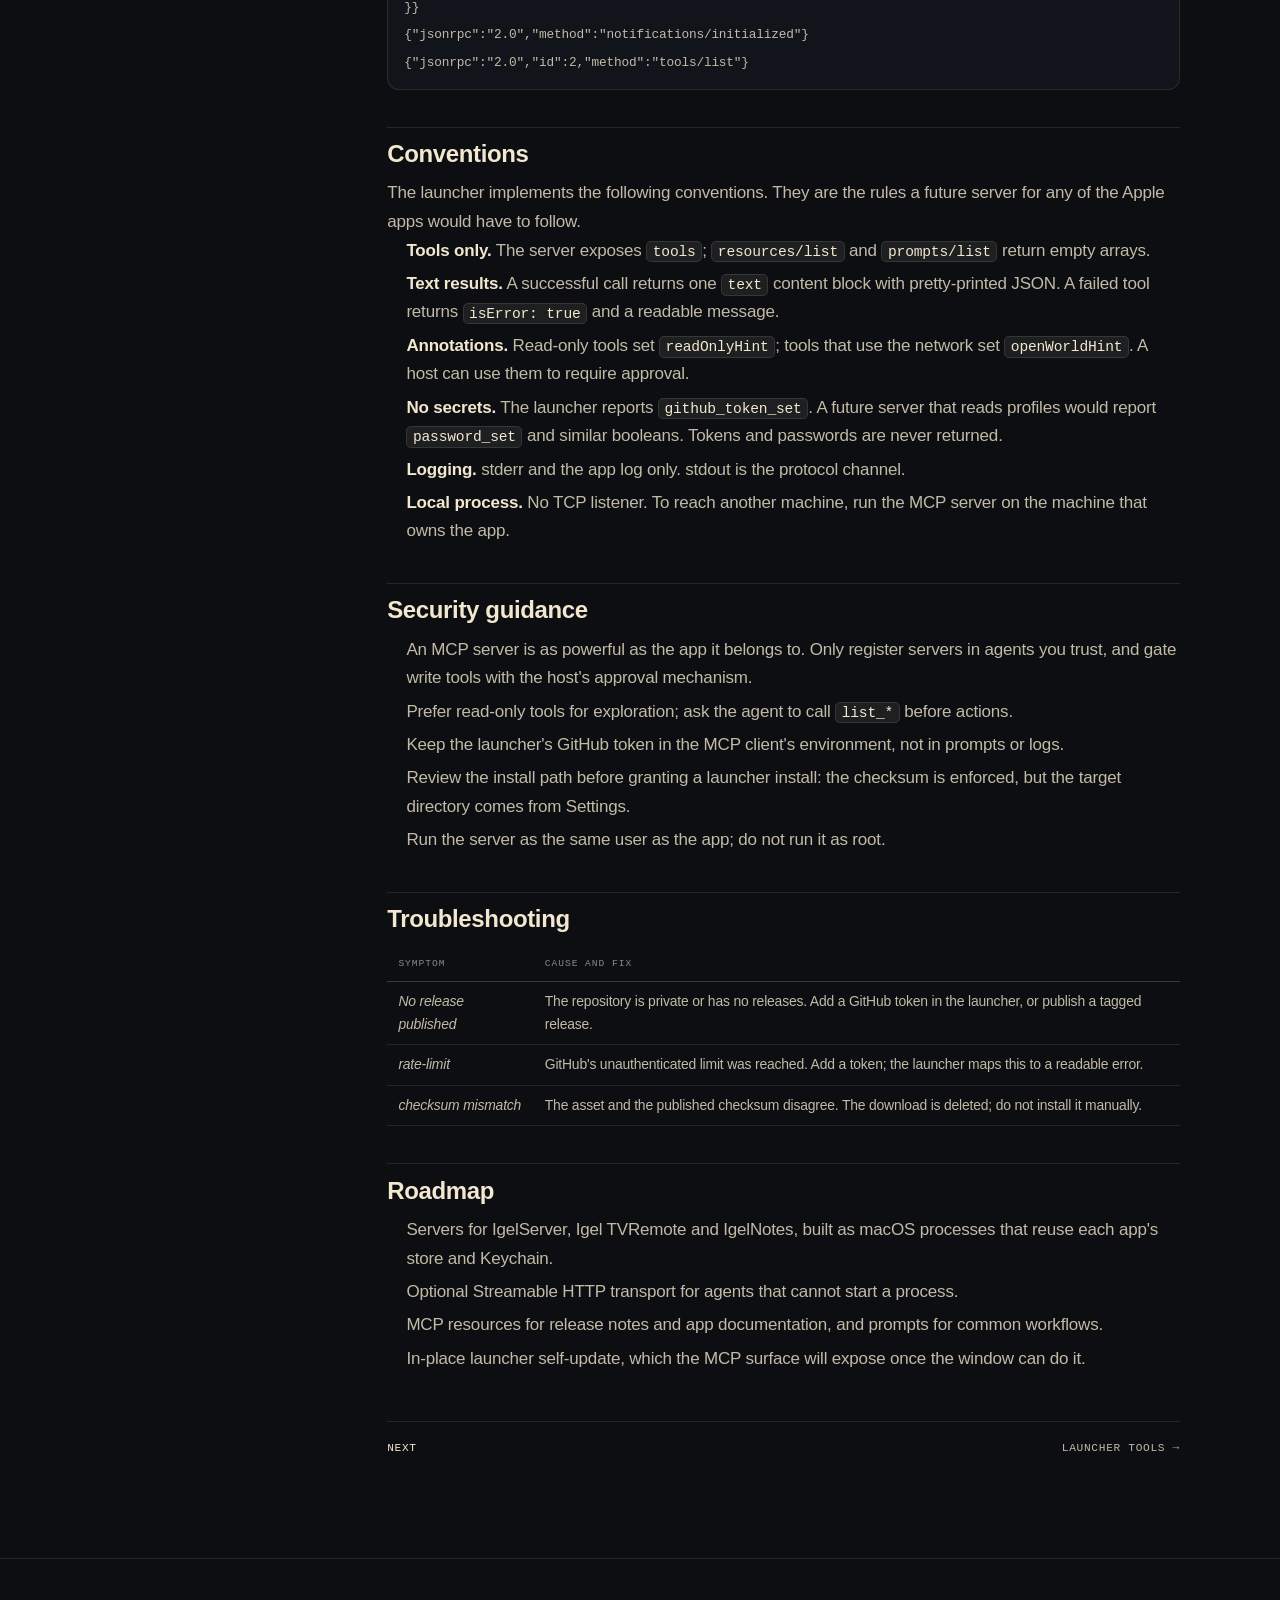
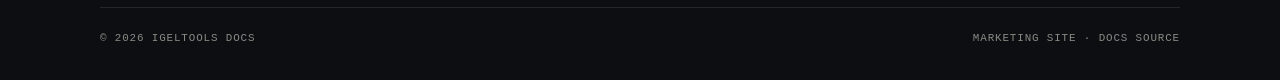
==== commit 6eeecc8d: "Update docs for current IgelServer, IgelNotes and TVRemote" ====
--- a/mcp/index.html
+++ b/mcp/index.html
@@ -4,7 +4,7 @@
 <meta charset="utf-8">
 <meta name="viewport" content="width=device-width, initial-scale=1">
 <title>MCP overview — IgelTools Docs</title>
-<meta name="description" content="How the IgelTools apps expose control to external agents with Model Context Protocol servers: transports, registration, tools, security and status.">
+<meta name="description" content="IgelTools MCP status: the launcher server, registration, conventions, and why the Apple apps do not expose MCP servers yet.">
 <meta name="theme-color" content="#0c0e12">
 <link rel="icon" href="../assets/icons/igeltools-64.png" type="image/png" sizes="64x64">
 <link rel="stylesheet" href="../assets/css/style.css">
@@ -42,14 +42,16 @@
     <h2>Agents</h2>
     <a href="index.html">MCP overview</a>
     <a href="../apps/igellauncher.html#mcp">Launcher tools</a>
-    <a href="../apps/igelserver.html#mcp">Server tools</a>
+    <a href="../apps/igelserver.html#mcp">Server status</a>
+    <a href="../apps/igeltvremote.html#mcp">TVRemote status</a>
+    <a href="../apps/igelnotes.html#mcp">Notes status</a>
     <span class="side-note">Protocol 2025-06-18<br>Transport: stdio<br>All servers are local.</span>
   </aside>
 
   <main class="docs-content" id="main">
     <p class="breadcrumb"><a href="../index.html">Docs</a> / MCP</p>
-    <h1>Every app, controllable by an agent.</h1>
-    <p class="lede">IgelTools treats an agent as another user of the same app. Each app ships a Model Context Protocol server over stdio, with the same limits as the window, documented tool schemas and no secrets in results.</p>
+    <h1>One app, one server, for now.</h1>
+    <p class="lede">IgelTools treats an agent as another user of the same app, but only where a real server exists. IgelLauncher ships one over stdio. IgelServer, Igel TVRemote and IgelNotes do not; their current agent surface is App Intents or nothing.</p>
 
     <div class="doc-meta">
       <span class="pill pill--green">Protocol 2025-06-18</span>
@@ -70,28 +72,28 @@
         </tr>
         <tr>
           <td><strong>IgelServer</strong></td>
-          <td><code>igelserver-mcp</code></td>
-          <td>stdio</td>
-          <td>Available in source</td>
-          <td><a href="../apps/igelserver.html#mcp">12 tools</a></td>
+          <td>—</td>
+          <td>—</td>
+          <td>No server in the current tree</td>
+          <td><a href="../apps/igelserver.html#mcp">Status</a></td>
         </tr>
         <tr>
           <td><strong>Igel TVRemote</strong></td>
-          <td><code>igeltvremote-mcp</code></td>
-          <td>stdio</td>
-          <td>Contract v1; macOS server next</td>
-          <td><a href="../apps/igeltvremote.html#mcp">9 tools</a></td>
+          <td>—</td>
+          <td>—</td>
+          <td>Not implemented; App Intents only</td>
+          <td><a href="../apps/igeltvremote.html#mcp">Status</a></td>
         </tr>
         <tr>
           <td><strong>IgelNotes</strong></td>
-          <td><code>igelnotes-mcp</code></td>
-          <td>stdio</td>
-          <td>Contract v1; macOS server next</td>
-          <td><a href="../apps/igelnotes.html#mcp">9 tools</a></td>
+          <td>—</td>
+          <td>—</td>
+          <td>Not implemented; App Intents only</td>
+          <td><a href="../apps/igelnotes.html#mcp">Status</a></td>
         </tr>
       </tbody>
     </table>
-    <p>The Apple servers are the next milestone because they need a macOS build of their app's store and Keychain. Their contracts are frozen so clients can be written now.</p>
+    <p>The Apple apps do not have servers today. IgelServer's Rust helper was removed with its Tauri client, and Igel TVRemote and IgelNotes expose App Intents but no MCP binary. A future server would need a macOS process that opens the app's own store and Keychain, so these remain design targets rather than contracts with a binary behind them.</p>
 
     <h2 id="register">Register a server</h2>
     <h3>Claude Desktop / Claude Code style configuration</h3>
@@ -101,20 +103,12 @@
     "igellauncher": {
       "command": "/home/you/.local/bin/igellauncher",
       "args": ["mcp"]
-    },
-    "igelserver": {
-      "command": "/home/you/.local/bin/igelserver-mcp",
-      "env": {
-        "IGELSERVER_SUDO_PASSWORD": "…",
-        "IGELSERVER_QBIT_PASSWORD": "…"
-      }
     }
   }
 }</code></pre>
 
     <h3>Claude Code</h3>
-    <pre><code>claude mcp add igellauncher -- /home/you/.local/bin/igellauncher mcp
-claude mcp add igelserver -- /home/you/.local/bin/igelserver-mcp</code></pre>
+    <pre><code>claude mcp add igellauncher -- /home/you/.local/bin/igellauncher mcp</code></pre>
 
     <h3>Any stdio client</h3>
     <p>Start the binary as a child process and exchange one JSON object per line on stdin/stdout. The first exchange is:</p>
@@ -127,11 +121,12 @@
 {"jsonrpc":"2.0","id":2,"method":"tools/list"}</code></pre>
 
     <h2 id="conventions">Conventions</h2>
+    <p>The launcher implements the following conventions. They are the rules a future server for any of the Apple apps would have to follow.</p>
     <ul>
-      <li><strong>Tools only.</strong> The servers expose <code>tools</code>; <code>resources/list</code> and <code>prompts/list</code> return empty arrays.</li>
+      <li><strong>Tools only.</strong> The server exposes <code>tools</code>; <code>resources/list</code> and <code>prompts/list</code> return empty arrays.</li>
       <li><strong>Text results.</strong> A successful call returns one <code>text</code> content block with pretty-printed JSON. A failed tool returns <code>isError: true</code> and a readable message.</li>
       <li><strong>Annotations.</strong> Read-only tools set <code>readOnlyHint</code>; tools that use the network set <code>openWorldHint</code>. A host can use them to require approval.</li>
-      <li><strong>No secrets.</strong> Settings report <code>github_token_set</code>; profiles report <code>password_set</code>. Tokens and passwords are never returned.</li>
+      <li><strong>No secrets.</strong> The launcher reports <code>github_token_set</code>. A future server that reads profiles would report <code>password_set</code> and similar booleans. Tokens and passwords are never returned.</li>
       <li><strong>Logging.</strong> stderr and the app log only. stdout is the protocol channel.</li>
       <li><strong>Local process.</strong> No TCP listener. To reach another machine, run the MCP server on the machine that owns the app.</li>
     </ul>
@@ -140,7 +135,7 @@
     <ul>
       <li>An MCP server is as powerful as the app it belongs to. Only register servers in agents you trust, and gate write tools with the host's approval mechanism.</li>
       <li>Prefer read-only tools for exploration; ask the agent to call <code>list_*</code> before actions.</li>
-      <li>Keep the launcher's GitHub token and the server's sudo/qBittorrent passwords in the MCP client's environment, not in prompts or logs.</li>
+      <li>Keep the launcher's GitHub token in the MCP client's environment, not in prompts or logs.</li>
       <li>Review the install path before granting a launcher install: the checksum is enforced, but the target directory comes from Settings.</li>
       <li>Run the server as the same user as the app; do not run it as root.</li>
     </ul>
@@ -152,15 +147,12 @@
         <tr><td><em>No release published</em></td><td>The repository is private or has no releases. Add a GitHub token in the launcher, or publish a tagged release.</td></tr>
         <tr><td><em>rate-limit</em></td><td>GitHub's unauthenticated limit was reached. Add a token; the launcher maps this to a readable error.</td></tr>
         <tr><td><em>checksum mismatch</em></td><td>The asset and the published checksum disagree. The download is deleted; do not install it manually.</td></tr>
-        <tr><td><em>not paired</em> (TVRemote)</td><td>Pair the TV in the app first. Pairing needs a prompt or PIN at the TV.</td></tr>
-        <tr><td>SSH failure (IgelServer)</td><td>The MCP server uses the system <code>ssh</code> with the profile's key and <code>BatchMode=yes</code>. Password-only profiles need an agent/key; read the stderr in the tool result.</td></tr>
-        <tr><td>Sudo failure</td><td>Set <code>IGELSERVER_SUDO_PASSWORD</code>, or allow the operation with passwordless sudo for that unit.</td></tr>
       </tbody>
     </table>
 
     <h2 id="roadmap">Roadmap</h2>
     <ul>
-      <li>macOS servers for Igel TVRemote and IgelNotes, following their v1 contracts.</li>
+      <li>Servers for IgelServer, Igel TVRemote and IgelNotes, built as macOS processes that reuse each app's store and Keychain.</li>
       <li>Optional Streamable HTTP transport for agents that cannot start a process.</li>
       <li>MCP resources for release notes and app documentation, and prompts for common workflows.</li>
       <li>In-place launcher self-update, which the MCP surface will expose once the window can do it.</li>
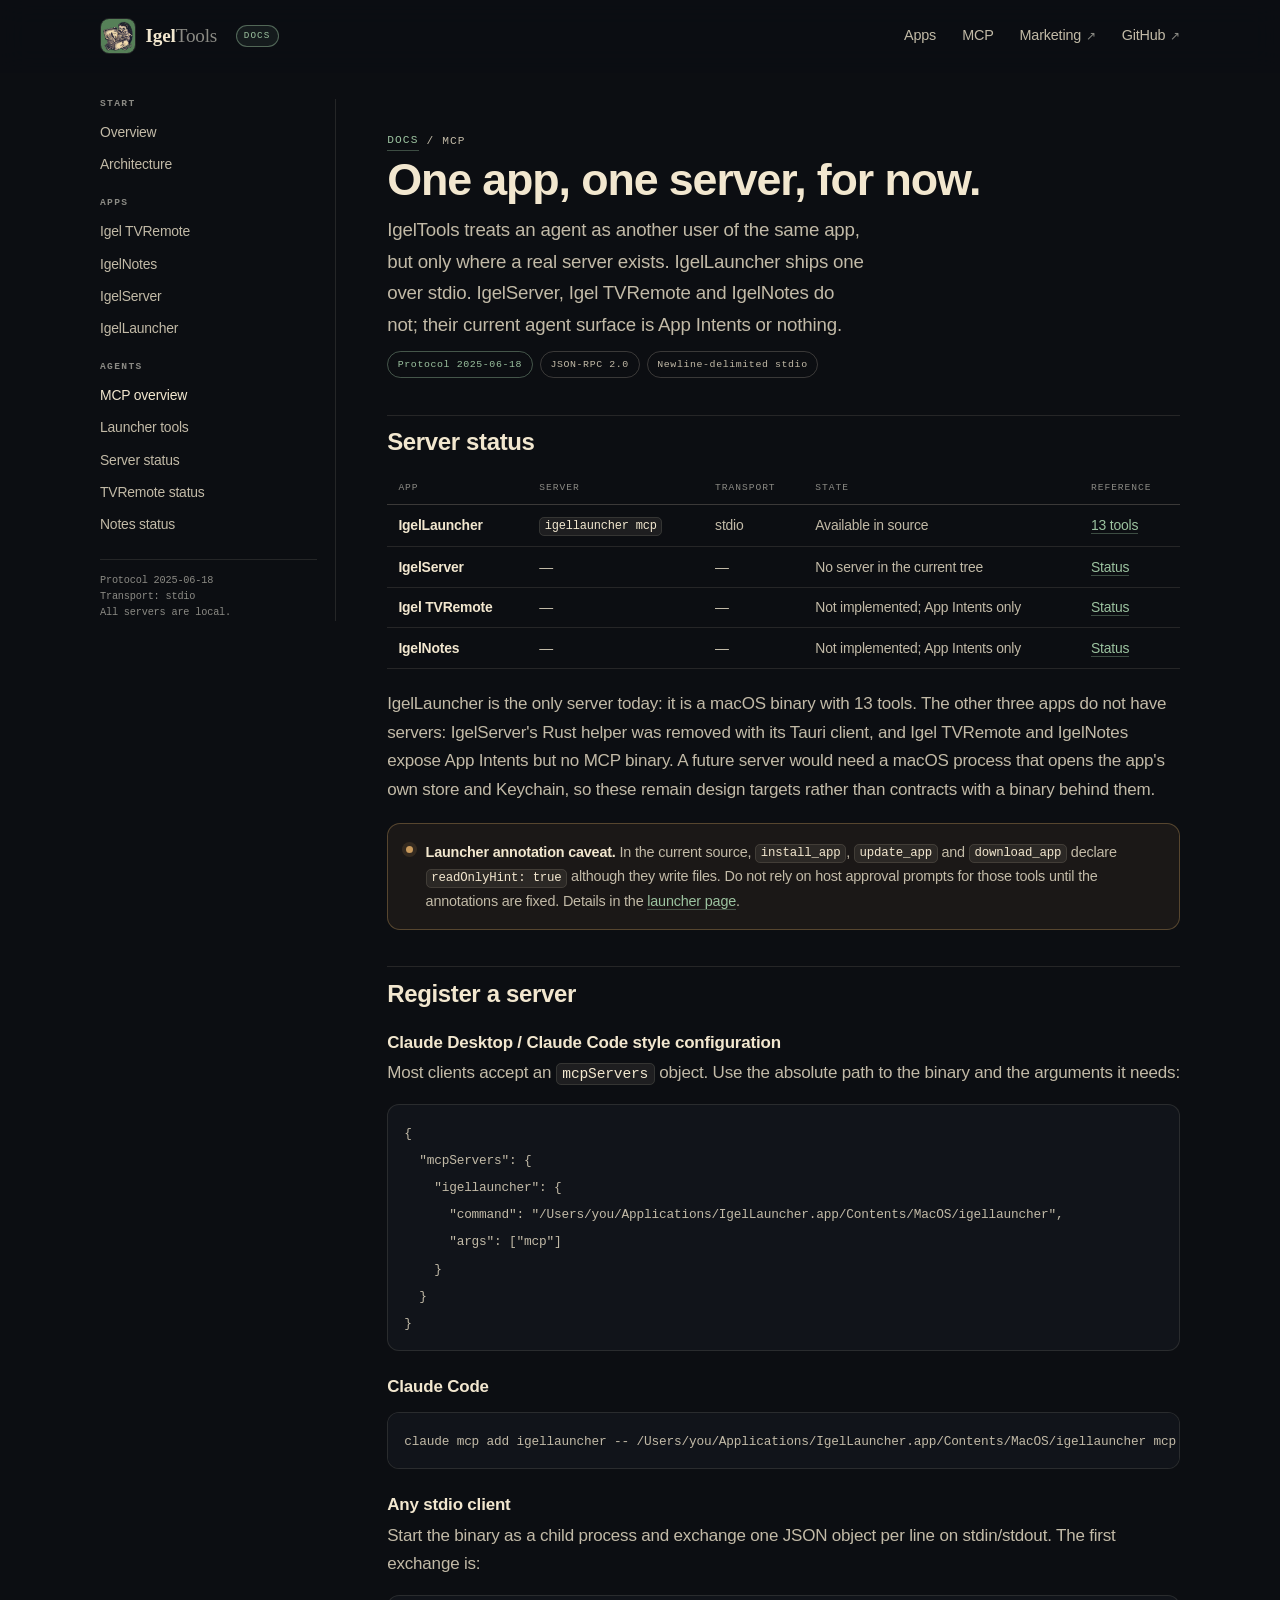
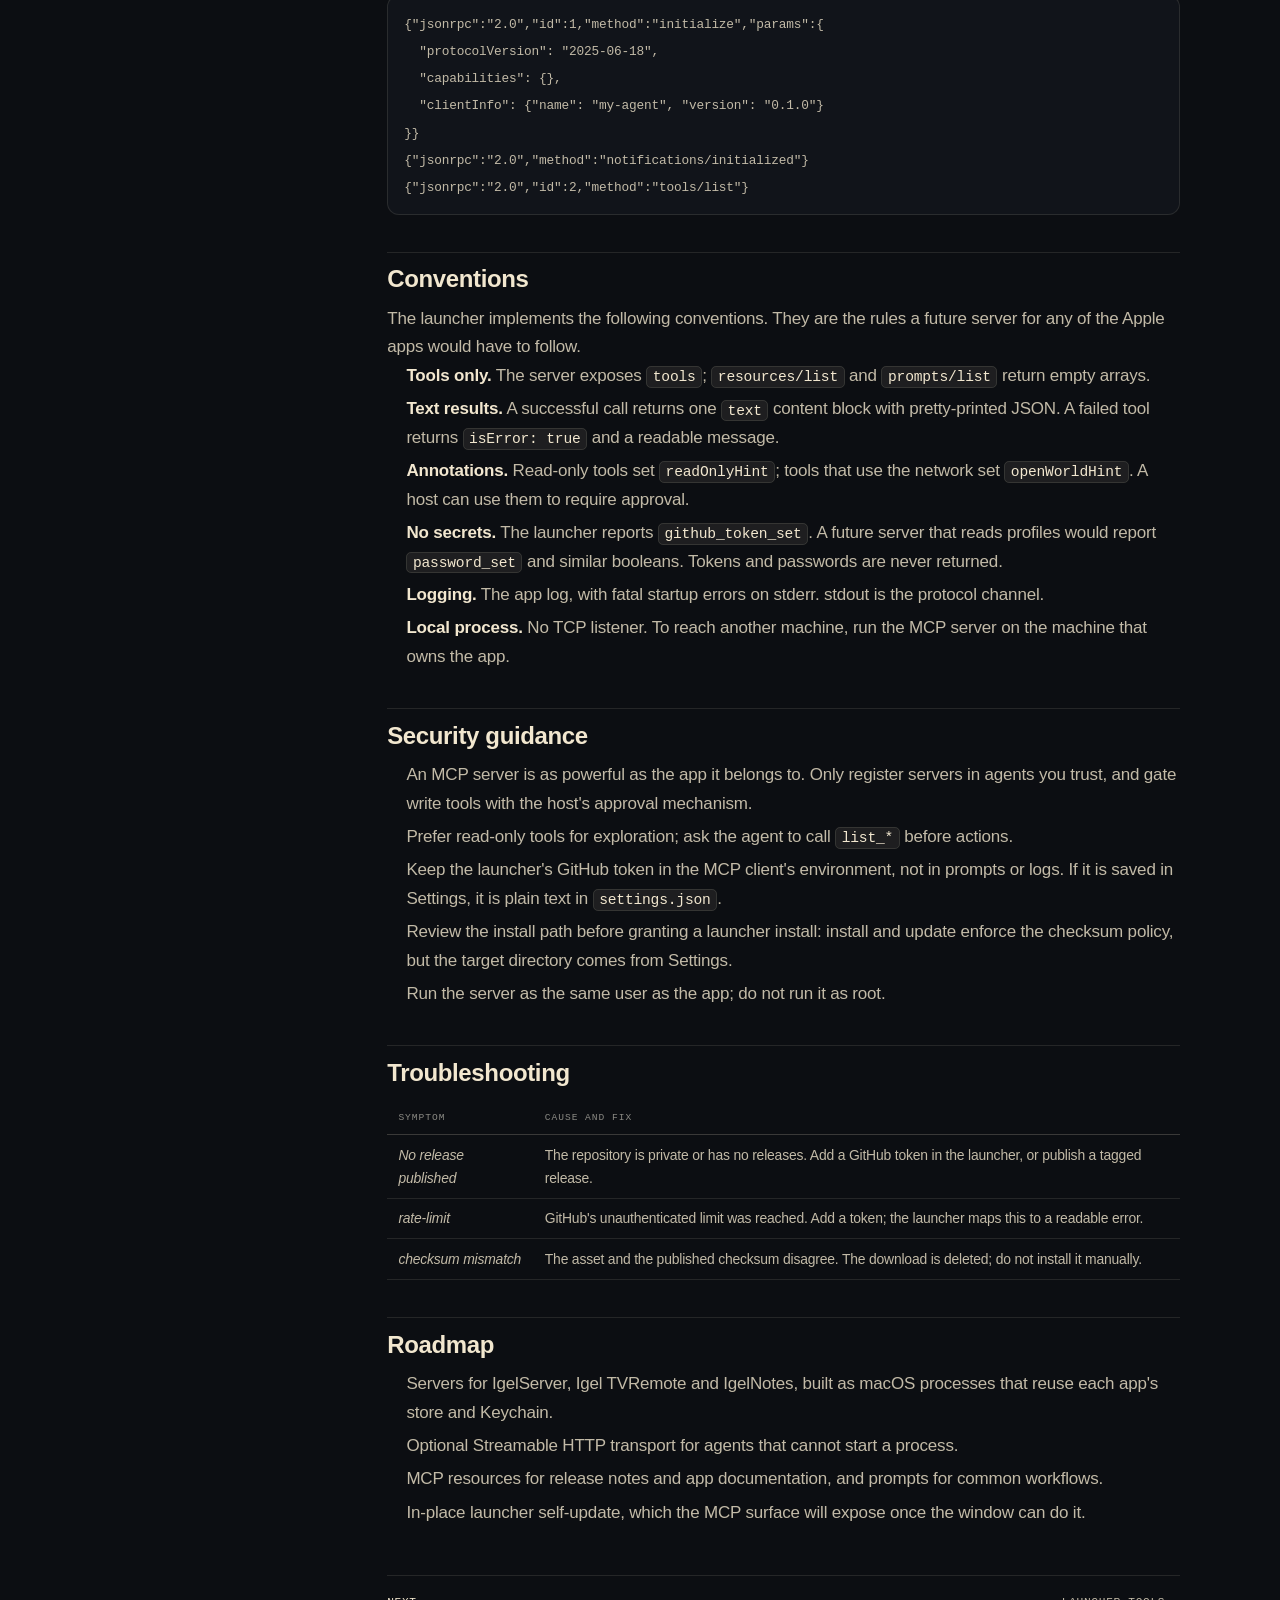
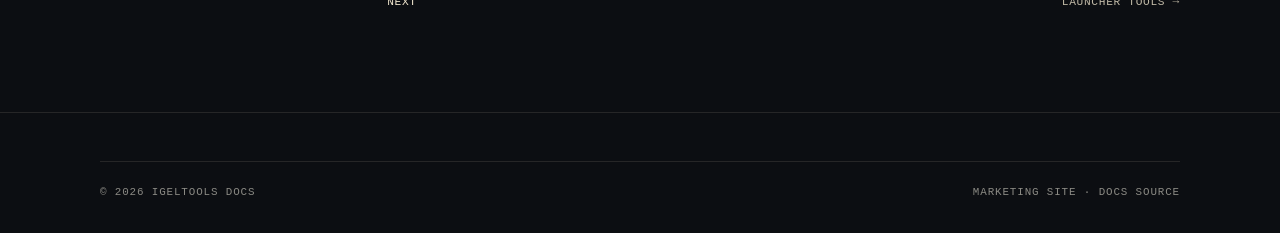
==== commit 58e3ea7a: "Update launcher docs for the macOS-only Rust build" ====
--- a/mcp/index.html
+++ b/mcp/index.html
@@ -93,7 +93,11 @@
         </tr>
       </tbody>
     </table>
-    <p>The Apple apps do not have servers today. IgelServer's Rust helper was removed with its Tauri client, and Igel TVRemote and IgelNotes expose App Intents but no MCP binary. A future server would need a macOS process that opens the app's own store and Keychain, so these remain design targets rather than contracts with a binary behind them.</p>
+    <p>IgelLauncher is the only server today: it is a macOS binary with 13 tools. The other three apps do not have servers: IgelServer's Rust helper was removed with its Tauri client, and Igel TVRemote and IgelNotes expose App Intents but no MCP binary. A future server would need a macOS process that opens the app's own store and Keychain, so these remain design targets rather than contracts with a binary behind them.</p>
+    <div class="callout callout--warn">
+      <span class="dot" aria-hidden="true"></span>
+      <p><strong>Launcher annotation caveat.</strong> In the current source, <code>install_app</code>, <code>update_app</code> and <code>download_app</code> declare <code>readOnlyHint: true</code> although they write files. Do not rely on host approval prompts for those tools until the annotations are fixed. Details in the <a href="../apps/igellauncher.html#issues">launcher page</a>.</p>
+    </div>
 
     <h2 id="register">Register a server</h2>
     <h3>Claude Desktop / Claude Code style configuration</h3>
@@ -101,14 +105,14 @@
     <pre><code>{
   "mcpServers": {
     "igellauncher": {
-      "command": "/home/you/.local/bin/igellauncher",
+      "command": "/Users/you/Applications/IgelLauncher.app/Contents/MacOS/igellauncher",
       "args": ["mcp"]
     }
   }
 }</code></pre>
 
     <h3>Claude Code</h3>
-    <pre><code>claude mcp add igellauncher -- /home/you/.local/bin/igellauncher mcp</code></pre>
+    <pre><code>claude mcp add igellauncher -- /Users/you/Applications/IgelLauncher.app/Contents/MacOS/igellauncher mcp</code></pre>
 
     <h3>Any stdio client</h3>
     <p>Start the binary as a child process and exchange one JSON object per line on stdin/stdout. The first exchange is:</p>
@@ -127,7 +131,7 @@
       <li><strong>Text results.</strong> A successful call returns one <code>text</code> content block with pretty-printed JSON. A failed tool returns <code>isError: true</code> and a readable message.</li>
       <li><strong>Annotations.</strong> Read-only tools set <code>readOnlyHint</code>; tools that use the network set <code>openWorldHint</code>. A host can use them to require approval.</li>
       <li><strong>No secrets.</strong> The launcher reports <code>github_token_set</code>. A future server that reads profiles would report <code>password_set</code> and similar booleans. Tokens and passwords are never returned.</li>
-      <li><strong>Logging.</strong> stderr and the app log only. stdout is the protocol channel.</li>
+      <li><strong>Logging.</strong> The app log, with fatal startup errors on stderr. stdout is the protocol channel.</li>
       <li><strong>Local process.</strong> No TCP listener. To reach another machine, run the MCP server on the machine that owns the app.</li>
     </ul>
 
@@ -135,8 +139,8 @@
     <ul>
       <li>An MCP server is as powerful as the app it belongs to. Only register servers in agents you trust, and gate write tools with the host's approval mechanism.</li>
       <li>Prefer read-only tools for exploration; ask the agent to call <code>list_*</code> before actions.</li>
-      <li>Keep the launcher's GitHub token in the MCP client's environment, not in prompts or logs.</li>
-      <li>Review the install path before granting a launcher install: the checksum is enforced, but the target directory comes from Settings.</li>
+      <li>Keep the launcher's GitHub token in the MCP client's environment, not in prompts or logs. If it is saved in Settings, it is plain text in <code>settings.json</code>.</li>
+      <li>Review the install path before granting a launcher install: install and update enforce the checksum policy, but the target directory comes from Settings.</li>
       <li>Run the server as the same user as the app; do not run it as root.</li>
     </ul>
 
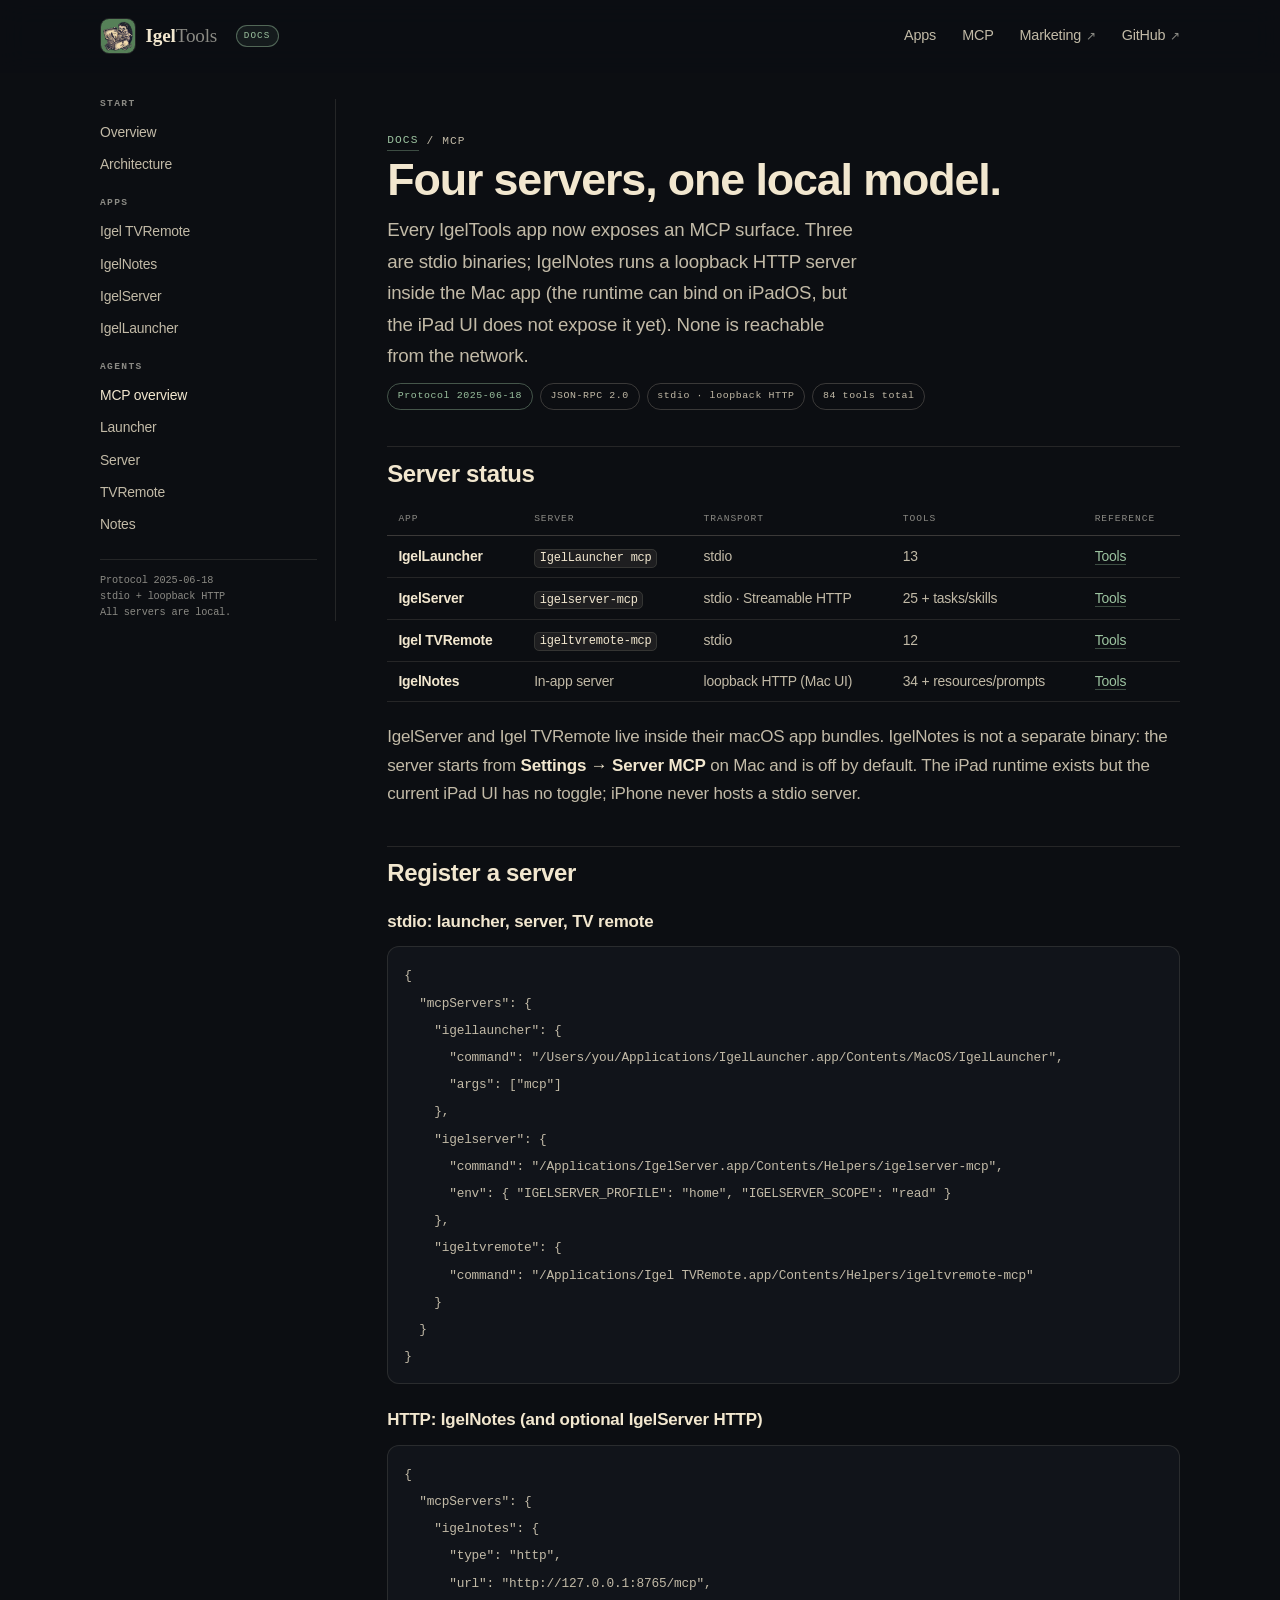
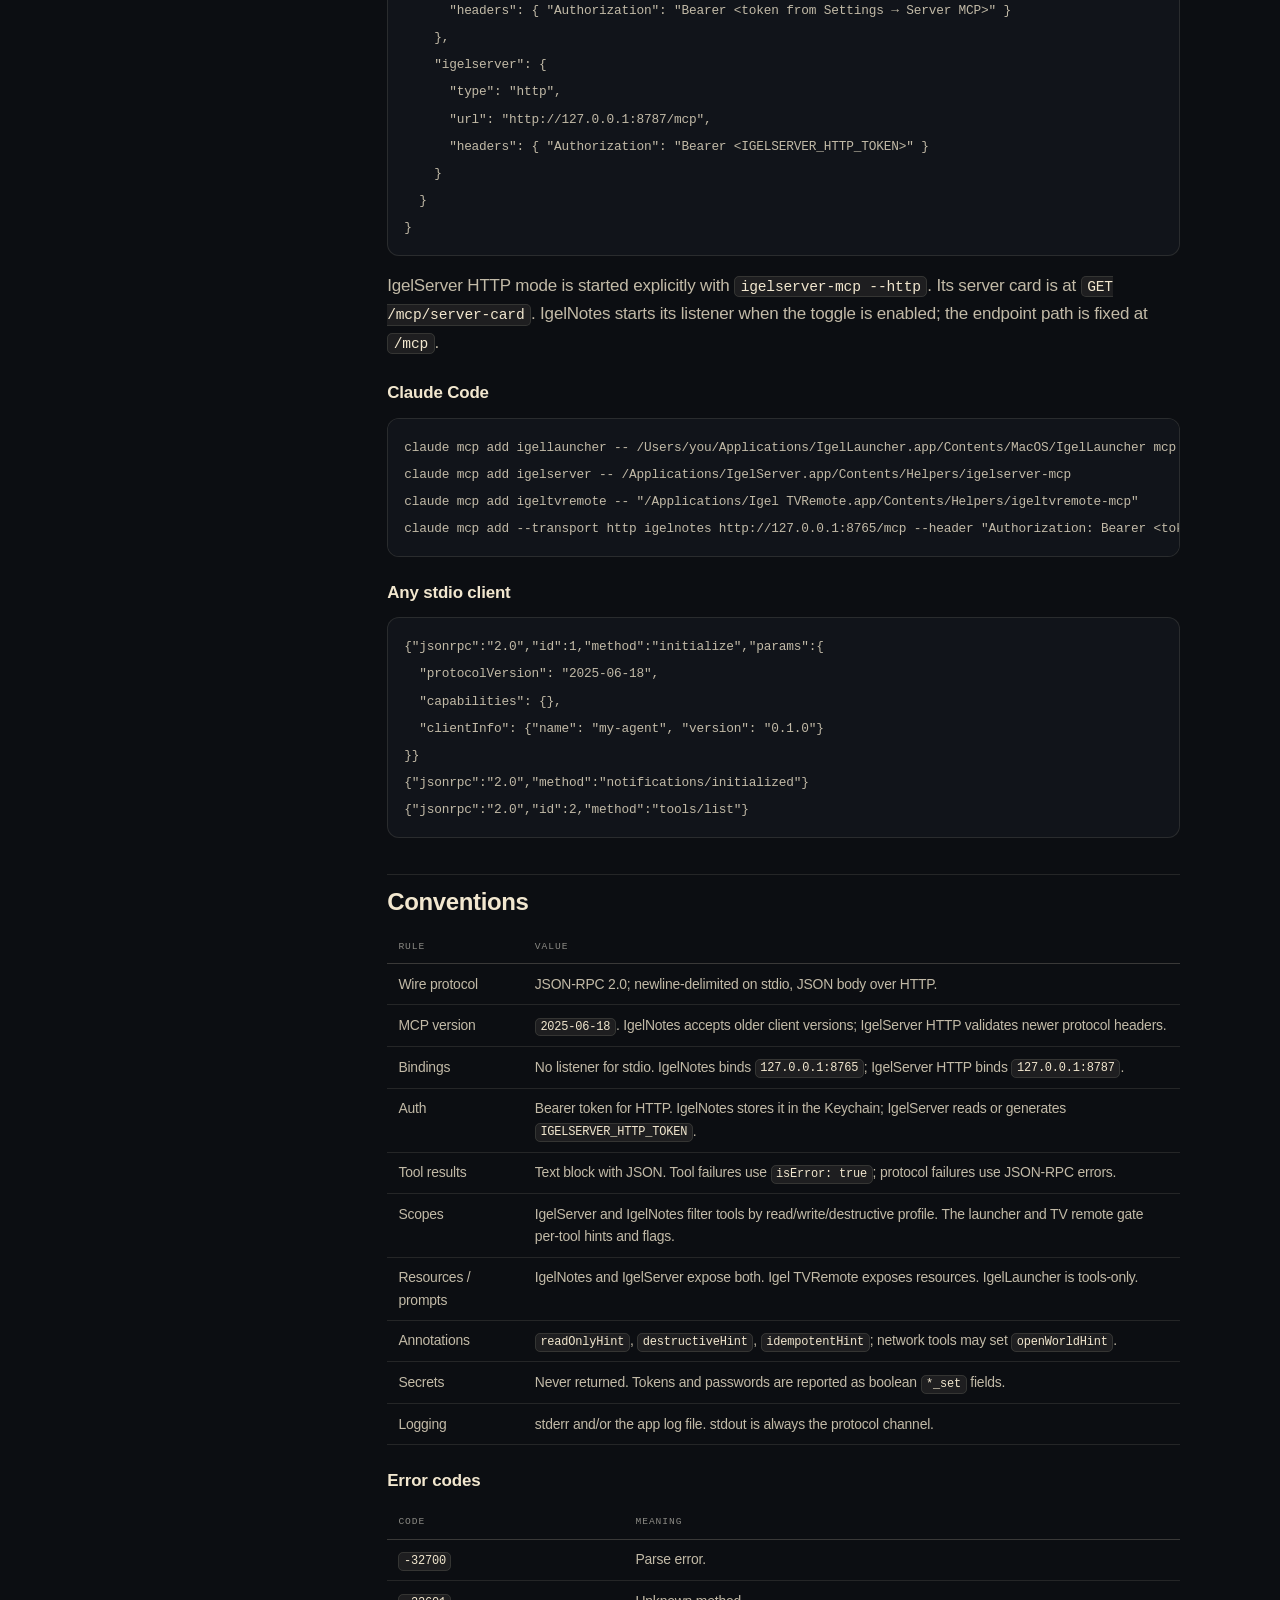
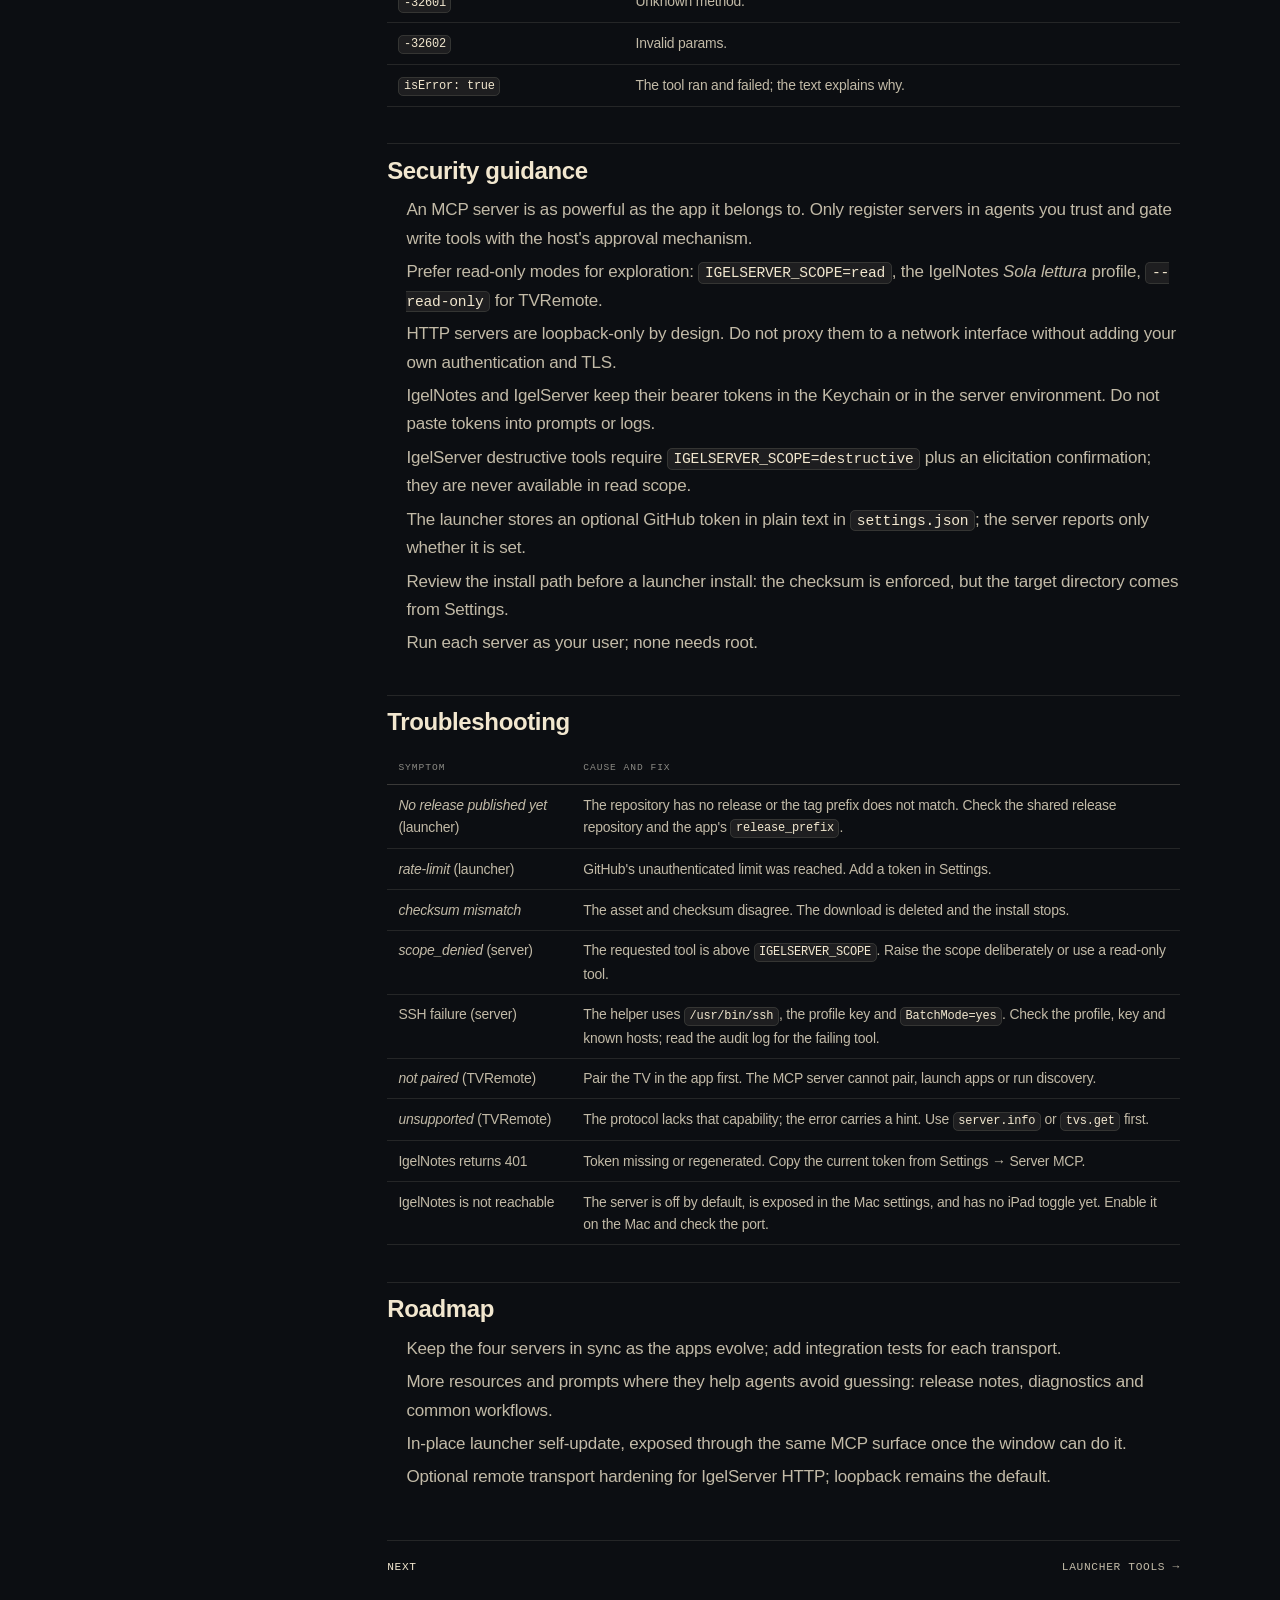
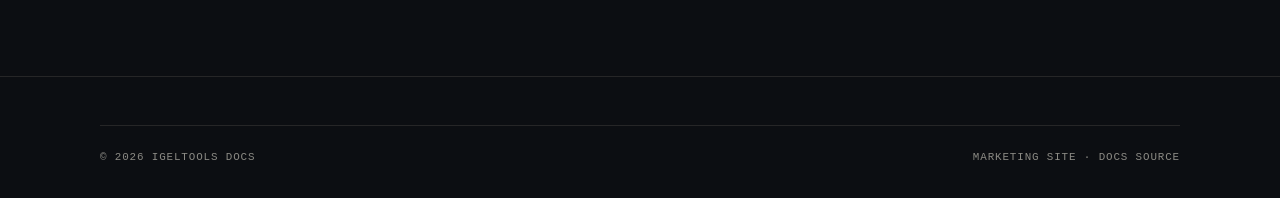
==== commit 8d1613a6: "Align docs with current Swift apps and four MCP servers" ====
--- a/mcp/index.html
+++ b/mcp/index.html
@@ -4,7 +4,7 @@
 <meta charset="utf-8">
 <meta name="viewport" content="width=device-width, initial-scale=1">
 <title>MCP overview — IgelTools Docs</title>
-<meta name="description" content="IgelTools MCP status: the launcher server, registration, conventions, and why the Apple apps do not expose MCP servers yet.">
+<meta name="description" content="IgelTools MCP overview: the four current servers, stdio and loopback HTTP transports, registration, scopes, tokens, tool counts and security.">
 <meta name="theme-color" content="#0c0e12">
 <link rel="icon" href="../assets/icons/igeltools-64.png" type="image/png" sizes="64x64">
 <link rel="stylesheet" href="../assets/css/style.css">
@@ -41,81 +41,103 @@
     <a href="../apps/igellauncher.html">IgelLauncher</a>
     <h2>Agents</h2>
     <a href="index.html">MCP overview</a>
-    <a href="../apps/igellauncher.html#mcp">Launcher tools</a>
-    <a href="../apps/igelserver.html#mcp">Server status</a>
-    <a href="../apps/igeltvremote.html#mcp">TVRemote status</a>
-    <a href="../apps/igelnotes.html#mcp">Notes status</a>
-    <span class="side-note">Protocol 2025-06-18<br>Transport: stdio<br>All servers are local.</span>
+    <a href="../apps/igellauncher.html#mcp">Launcher</a>
+    <a href="../apps/igelserver.html#mcp">Server</a>
+    <a href="../apps/igeltvremote.html#mcp">TVRemote</a>
+    <a href="../apps/igelnotes.html#mcp">Notes</a>
+    <span class="side-note">Protocol 2025-06-18<br>stdio + loopback HTTP<br>All servers are local.</span>
   </aside>
 
   <main class="docs-content" id="main">
     <p class="breadcrumb"><a href="../index.html">Docs</a> / MCP</p>
-    <h1>One app, one server, for now.</h1>
-    <p class="lede">IgelTools treats an agent as another user of the same app, but only where a real server exists. IgelLauncher ships one over stdio. IgelServer, Igel TVRemote and IgelNotes do not; their current agent surface is App Intents or nothing.</p>
+    <h1>Four servers, one local model.</h1>
+    <p class="lede">Every IgelTools app now exposes an MCP surface. Three are stdio binaries; IgelNotes runs a loopback HTTP server inside the Mac app (the runtime can bind on iPadOS, but the iPad UI does not expose it yet). None is reachable from the network.</p>
 
     <div class="doc-meta">
       <span class="pill pill--green">Protocol 2025-06-18</span>
       <span class="pill">JSON-RPC 2.0</span>
-      <span class="pill">Newline-delimited stdio</span>
+      <span class="pill">stdio · loopback HTTP</span>
+      <span class="pill">84 tools total</span>
     </div>
 
     <h2 id="status">Server status</h2>
     <table>
-      <thead><tr><th>App</th><th>Server</th><th>Transport</th><th>State</th><th>Reference</th></tr></thead>
+      <thead><tr><th>App</th><th>Server</th><th>Transport</th><th>Tools</th><th>Reference</th></tr></thead>
       <tbody>
         <tr>
           <td><strong>IgelLauncher</strong></td>
-          <td><code>igellauncher mcp</code></td>
+          <td><code>IgelLauncher mcp</code></td>
           <td>stdio</td>
-          <td>Available in source</td>
-          <td><a href="../apps/igellauncher.html#mcp">13 tools</a></td>
+          <td>13</td>
+          <td><a href="../apps/igellauncher.html#mcp">Tools</a></td>
         </tr>
         <tr>
           <td><strong>IgelServer</strong></td>
-          <td>—</td>
-          <td>—</td>
-          <td>No server in the current tree</td>
-          <td><a href="../apps/igelserver.html#mcp">Status</a></td>
+          <td><code>igelserver-mcp</code></td>
+          <td>stdio · Streamable HTTP</td>
+          <td>25 + tasks/skills</td>
+          <td><a href="../apps/igelserver.html#mcp">Tools</a></td>
         </tr>
         <tr>
           <td><strong>Igel TVRemote</strong></td>
-          <td>—</td>
-          <td>—</td>
-          <td>Not implemented; App Intents only</td>
-          <td><a href="../apps/igeltvremote.html#mcp">Status</a></td>
+          <td><code>igeltvremote-mcp</code></td>
+          <td>stdio</td>
+          <td>12</td>
+          <td><a href="../apps/igeltvremote.html#mcp">Tools</a></td>
         </tr>
         <tr>
           <td><strong>IgelNotes</strong></td>
-          <td>—</td>
-          <td>—</td>
-          <td>Not implemented; App Intents only</td>
-          <td><a href="../apps/igelnotes.html#mcp">Status</a></td>
-        </tr>
-      </tbody>
-    </table>
-    <p>IgelLauncher is the only server today: it is a macOS binary with 13 tools. The other three apps do not have servers: IgelServer's Rust helper was removed with its Tauri client, and Igel TVRemote and IgelNotes expose App Intents but no MCP binary. A future server would need a macOS process that opens the app's own store and Keychain, so these remain design targets rather than contracts with a binary behind them.</p>
-    <div class="callout callout--warn">
-      <span class="dot" aria-hidden="true"></span>
-      <p><strong>Launcher annotation caveat.</strong> In the current source, <code>install_app</code>, <code>update_app</code> and <code>download_app</code> declare <code>readOnlyHint: true</code> although they write files. Do not rely on host approval prompts for those tools until the annotations are fixed. Details in the <a href="../apps/igellauncher.html#issues">launcher page</a>.</p>
-    </div>
+          <td>In-app server</td>
+          <td>loopback HTTP (Mac UI)</td>
+          <td>34 + resources/prompts</td>
+          <td><a href="../apps/igelnotes.html#mcp">Tools</a></td>
+        </tr>
+      </tbody>
+    </table>
+    <p>IgelServer and Igel TVRemote live inside their macOS app bundles. IgelNotes is not a separate binary: the server starts from <strong>Settings → Server MCP</strong> on Mac and is off by default. The iPad runtime exists but the current iPad UI has no toggle; iPhone never hosts a stdio server.</p>
 
     <h2 id="register">Register a server</h2>
-    <h3>Claude Desktop / Claude Code style configuration</h3>
-    <p>Most clients accept an <code>mcpServers</code> object. Use the absolute path to the binary and the arguments it needs:</p>
+    <h3>stdio: launcher, server, TV remote</h3>
     <pre><code>{
   "mcpServers": {
     "igellauncher": {
-      "command": "/Users/you/Applications/IgelLauncher.app/Contents/MacOS/igellauncher",
+      "command": "/Users/you/Applications/IgelLauncher.app/Contents/MacOS/IgelLauncher",
       "args": ["mcp"]
+    },
+    "igelserver": {
+      "command": "/Applications/IgelServer.app/Contents/Helpers/igelserver-mcp",
+      "env": { "IGELSERVER_PROFILE": "home", "IGELSERVER_SCOPE": "read" }
+    },
+    "igeltvremote": {
+      "command": "/Applications/Igel TVRemote.app/Contents/Helpers/igeltvremote-mcp"
     }
   }
 }</code></pre>
 
+    <h3>HTTP: IgelNotes (and optional IgelServer HTTP)</h3>
+    <pre><code>{
+  "mcpServers": {
+    "igelnotes": {
+      "type": "http",
+      "url": "http://127.0.0.1:8765/mcp",
+      "headers": { "Authorization": "Bearer &lt;token from Settings → Server MCP&gt;" }
+    },
+    "igelserver": {
+      "type": "http",
+      "url": "http://127.0.0.1:8787/mcp",
+      "headers": { "Authorization": "Bearer &lt;IGELSERVER_HTTP_TOKEN&gt;" }
+    }
+  }
+}</code></pre>
+    <p>IgelServer HTTP mode is started explicitly with <code>igelserver-mcp --http</code>. Its server card is at <code>GET /mcp/server-card</code>. IgelNotes starts its listener when the toggle is enabled; the endpoint path is fixed at <code>/mcp</code>.</p>
+
     <h3>Claude Code</h3>
-    <pre><code>claude mcp add igellauncher -- /Users/you/Applications/IgelLauncher.app/Contents/MacOS/igellauncher mcp</code></pre>
+    <pre><code>claude mcp add igellauncher -- /Users/you/Applications/IgelLauncher.app/Contents/MacOS/IgelLauncher mcp
+claude mcp add igelserver -- /Applications/IgelServer.app/Contents/Helpers/igelserver-mcp
+claude mcp add igeltvremote -- "/Applications/Igel TVRemote.app/Contents/Helpers/igeltvremote-mcp"
+claude mcp add --transport http igelnotes http://127.0.0.1:8765/mcp --header "Authorization: Bearer &lt;token&gt;"</code></pre>
 
     <h3>Any stdio client</h3>
-    <p>Start the binary as a child process and exchange one JSON object per line on stdin/stdout. The first exchange is:</p>
     <pre><code>{"jsonrpc":"2.0","id":1,"method":"initialize","params":{
   "protocolVersion": "2025-06-18",
   "capabilities": {},
@@ -125,41 +147,67 @@
 {"jsonrpc":"2.0","id":2,"method":"tools/list"}</code></pre>
 
     <h2 id="conventions">Conventions</h2>
-    <p>The launcher implements the following conventions. They are the rules a future server for any of the Apple apps would have to follow.</p>
-    <ul>
-      <li><strong>Tools only.</strong> The server exposes <code>tools</code>; <code>resources/list</code> and <code>prompts/list</code> return empty arrays.</li>
-      <li><strong>Text results.</strong> A successful call returns one <code>text</code> content block with pretty-printed JSON. A failed tool returns <code>isError: true</code> and a readable message.</li>
-      <li><strong>Annotations.</strong> Read-only tools set <code>readOnlyHint</code>; tools that use the network set <code>openWorldHint</code>. A host can use them to require approval.</li>
-      <li><strong>No secrets.</strong> The launcher reports <code>github_token_set</code>. A future server that reads profiles would report <code>password_set</code> and similar booleans. Tokens and passwords are never returned.</li>
-      <li><strong>Logging.</strong> The app log, with fatal startup errors on stderr. stdout is the protocol channel.</li>
-      <li><strong>Local process.</strong> No TCP listener. To reach another machine, run the MCP server on the machine that owns the app.</li>
-    </ul>
+    <table>
+      <thead><tr><th>Rule</th><th>Value</th></tr></thead>
+      <tbody>
+        <tr><td>Wire protocol</td><td>JSON-RPC 2.0; newline-delimited on stdio, JSON body over HTTP.</td></tr>
+        <tr><td>MCP version</td><td><code>2025-06-18</code>. IgelNotes accepts older client versions; IgelServer HTTP validates newer protocol headers.</td></tr>
+        <tr><td>Bindings</td><td>No listener for stdio. IgelNotes binds <code>127.0.0.1:8765</code>; IgelServer HTTP binds <code>127.0.0.1:8787</code>.</td></tr>
+        <tr><td>Auth</td><td>Bearer token for HTTP. IgelNotes stores it in the Keychain; IgelServer reads or generates <code>IGELSERVER_HTTP_TOKEN</code>.</td></tr>
+        <tr><td>Tool results</td><td>Text block with JSON. Tool failures use <code>isError: true</code>; protocol failures use JSON-RPC errors.</td></tr>
+        <tr><td>Scopes</td><td>IgelServer and IgelNotes filter tools by read/write/destructive profile. The launcher and TV remote gate per-tool hints and flags.</td></tr>
+        <tr><td>Resources / prompts</td><td>IgelNotes and IgelServer expose both. Igel TVRemote exposes resources. IgelLauncher is tools-only.</td></tr>
+        <tr><td>Annotations</td><td><code>readOnlyHint</code>, <code>destructiveHint</code>, <code>idempotentHint</code>; network tools may set <code>openWorldHint</code>.</td></tr>
+        <tr><td>Secrets</td><td>Never returned. Tokens and passwords are reported as boolean <code>*_set</code> fields.</td></tr>
+        <tr><td>Logging</td><td>stderr and/or the app log file. stdout is always the protocol channel.</td></tr>
+      </tbody>
+    </table>
+
+    <h3>Error codes</h3>
+    <table>
+      <thead><tr><th>Code</th><th>Meaning</th></tr></thead>
+      <tbody>
+        <tr><td><code>-32700</code></td><td>Parse error.</td></tr>
+        <tr><td><code>-32601</code></td><td>Unknown method.</td></tr>
+        <tr><td><code>-32602</code></td><td>Invalid params.</td></tr>
+        <tr><td><code>isError: true</code></td><td>The tool ran and failed; the text explains why.</td></tr>
+      </tbody>
+    </table>
 
     <h2 id="security">Security guidance</h2>
     <ul>
-      <li>An MCP server is as powerful as the app it belongs to. Only register servers in agents you trust, and gate write tools with the host's approval mechanism.</li>
-      <li>Prefer read-only tools for exploration; ask the agent to call <code>list_*</code> before actions.</li>
-      <li>Keep the launcher's GitHub token in the MCP client's environment, not in prompts or logs. If it is saved in Settings, it is plain text in <code>settings.json</code>.</li>
-      <li>Review the install path before granting a launcher install: install and update enforce the checksum policy, but the target directory comes from Settings.</li>
-      <li>Run the server as the same user as the app; do not run it as root.</li>
+      <li>An MCP server is as powerful as the app it belongs to. Only register servers in agents you trust and gate write tools with the host's approval mechanism.</li>
+      <li>Prefer read-only modes for exploration: <code>IGELSERVER_SCOPE=read</code>, the IgelNotes <em>Sola lettura</em> profile, <code>--read-only</code> for TVRemote.</li>
+      <li>HTTP servers are loopback-only by design. Do not proxy them to a network interface without adding your own authentication and TLS.</li>
+      <li>IgelNotes and IgelServer keep their bearer tokens in the Keychain or in the server environment. Do not paste tokens into prompts or logs.</li>
+      <li>IgelServer destructive tools require <code>IGELSERVER_SCOPE=destructive</code> plus an elicitation confirmation; they are never available in read scope.</li>
+      <li>The launcher stores an optional GitHub token in plain text in <code>settings.json</code>; the server reports only whether it is set.</li>
+      <li>Review the install path before a launcher install: the checksum is enforced, but the target directory comes from Settings.</li>
+      <li>Run each server as your user; none needs root.</li>
     </ul>
 
     <h2 id="troubleshooting">Troubleshooting</h2>
     <table>
       <thead><tr><th>Symptom</th><th>Cause and fix</th></tr></thead>
       <tbody>
-        <tr><td><em>No release published</em></td><td>The repository is private or has no releases. Add a GitHub token in the launcher, or publish a tagged release.</td></tr>
-        <tr><td><em>rate-limit</em></td><td>GitHub's unauthenticated limit was reached. Add a token; the launcher maps this to a readable error.</td></tr>
-        <tr><td><em>checksum mismatch</em></td><td>The asset and the published checksum disagree. The download is deleted; do not install it manually.</td></tr>
+        <tr><td><em>No release published yet</em> (launcher)</td><td>The repository has no release or the tag prefix does not match. Check the shared release repository and the app's <code>release_prefix</code>.</td></tr>
+        <tr><td><em>rate-limit</em> (launcher)</td><td>GitHub's unauthenticated limit was reached. Add a token in Settings.</td></tr>
+        <tr><td><em>checksum mismatch</em></td><td>The asset and checksum disagree. The download is deleted and the install stops.</td></tr>
+        <tr><td><em>scope_denied</em> (server)</td><td>The requested tool is above <code>IGELSERVER_SCOPE</code>. Raise the scope deliberately or use a read-only tool.</td></tr>
+        <tr><td>SSH failure (server)</td><td>The helper uses <code>/usr/bin/ssh</code>, the profile key and <code>BatchMode=yes</code>. Check the profile, key and known hosts; read the audit log for the failing tool.</td></tr>
+        <tr><td><em>not paired</em> (TVRemote)</td><td>Pair the TV in the app first. The MCP server cannot pair, launch apps or run discovery.</td></tr>
+        <tr><td><em>unsupported</em> (TVRemote)</td><td>The protocol lacks that capability; the error carries a hint. Use <code>server.info</code> or <code>tvs.get</code> first.</td></tr>
+        <tr><td>IgelNotes returns 401</td><td>Token missing or regenerated. Copy the current token from Settings → Server MCP.</td></tr>
+        <tr><td>IgelNotes is not reachable</td><td>The server is off by default, is exposed in the Mac settings, and has no iPad toggle yet. Enable it on the Mac and check the port.</td></tr>
       </tbody>
     </table>
 
     <h2 id="roadmap">Roadmap</h2>
     <ul>
-      <li>Servers for IgelServer, Igel TVRemote and IgelNotes, built as macOS processes that reuse each app's store and Keychain.</li>
-      <li>Optional Streamable HTTP transport for agents that cannot start a process.</li>
-      <li>MCP resources for release notes and app documentation, and prompts for common workflows.</li>
-      <li>In-place launcher self-update, which the MCP surface will expose once the window can do it.</li>
+      <li>Keep the four servers in sync as the apps evolve; add integration tests for each transport.</li>
+      <li>More resources and prompts where they help agents avoid guessing: release notes, diagnostics and common workflows.</li>
+      <li>In-place launcher self-update, exposed through the same MCP surface once the window can do it.</li>
+      <li>Optional remote transport hardening for IgelServer HTTP; loopback remains the default.</li>
     </ul>
 
     <div class="docs-next">
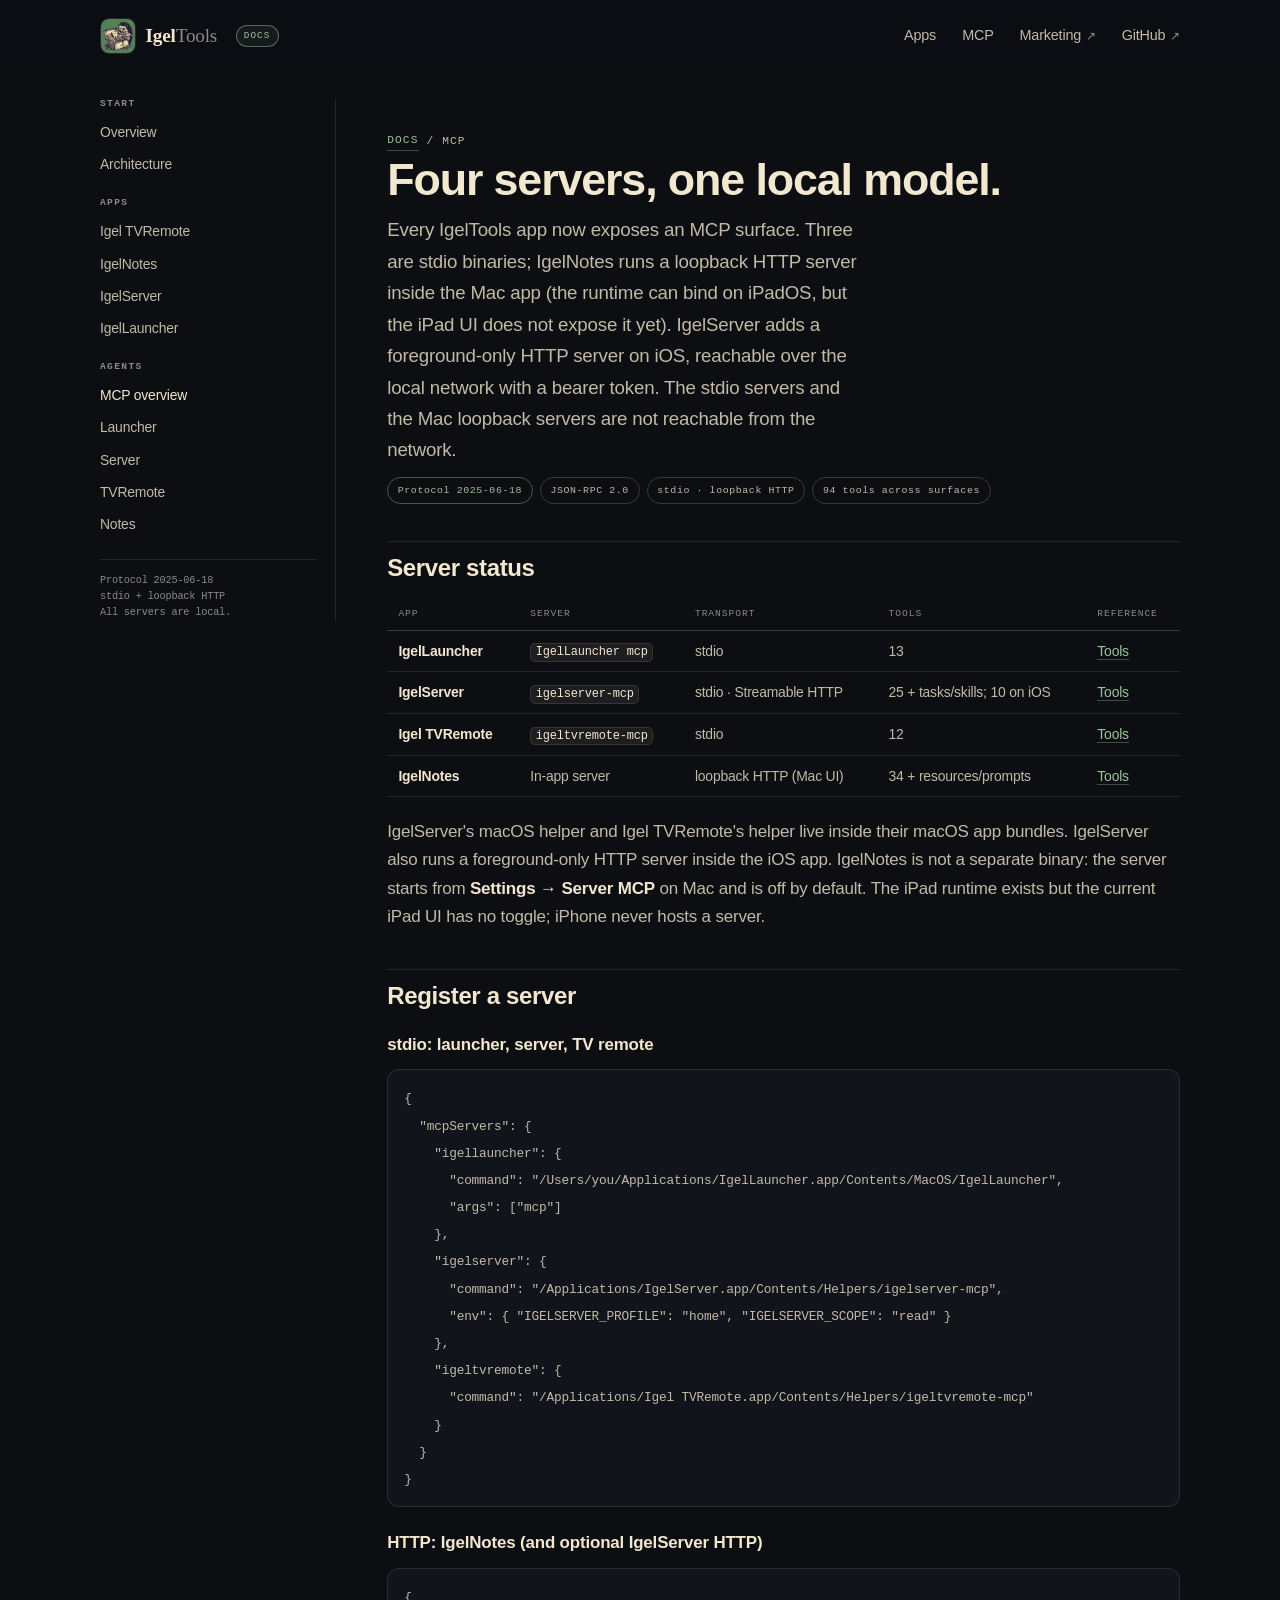
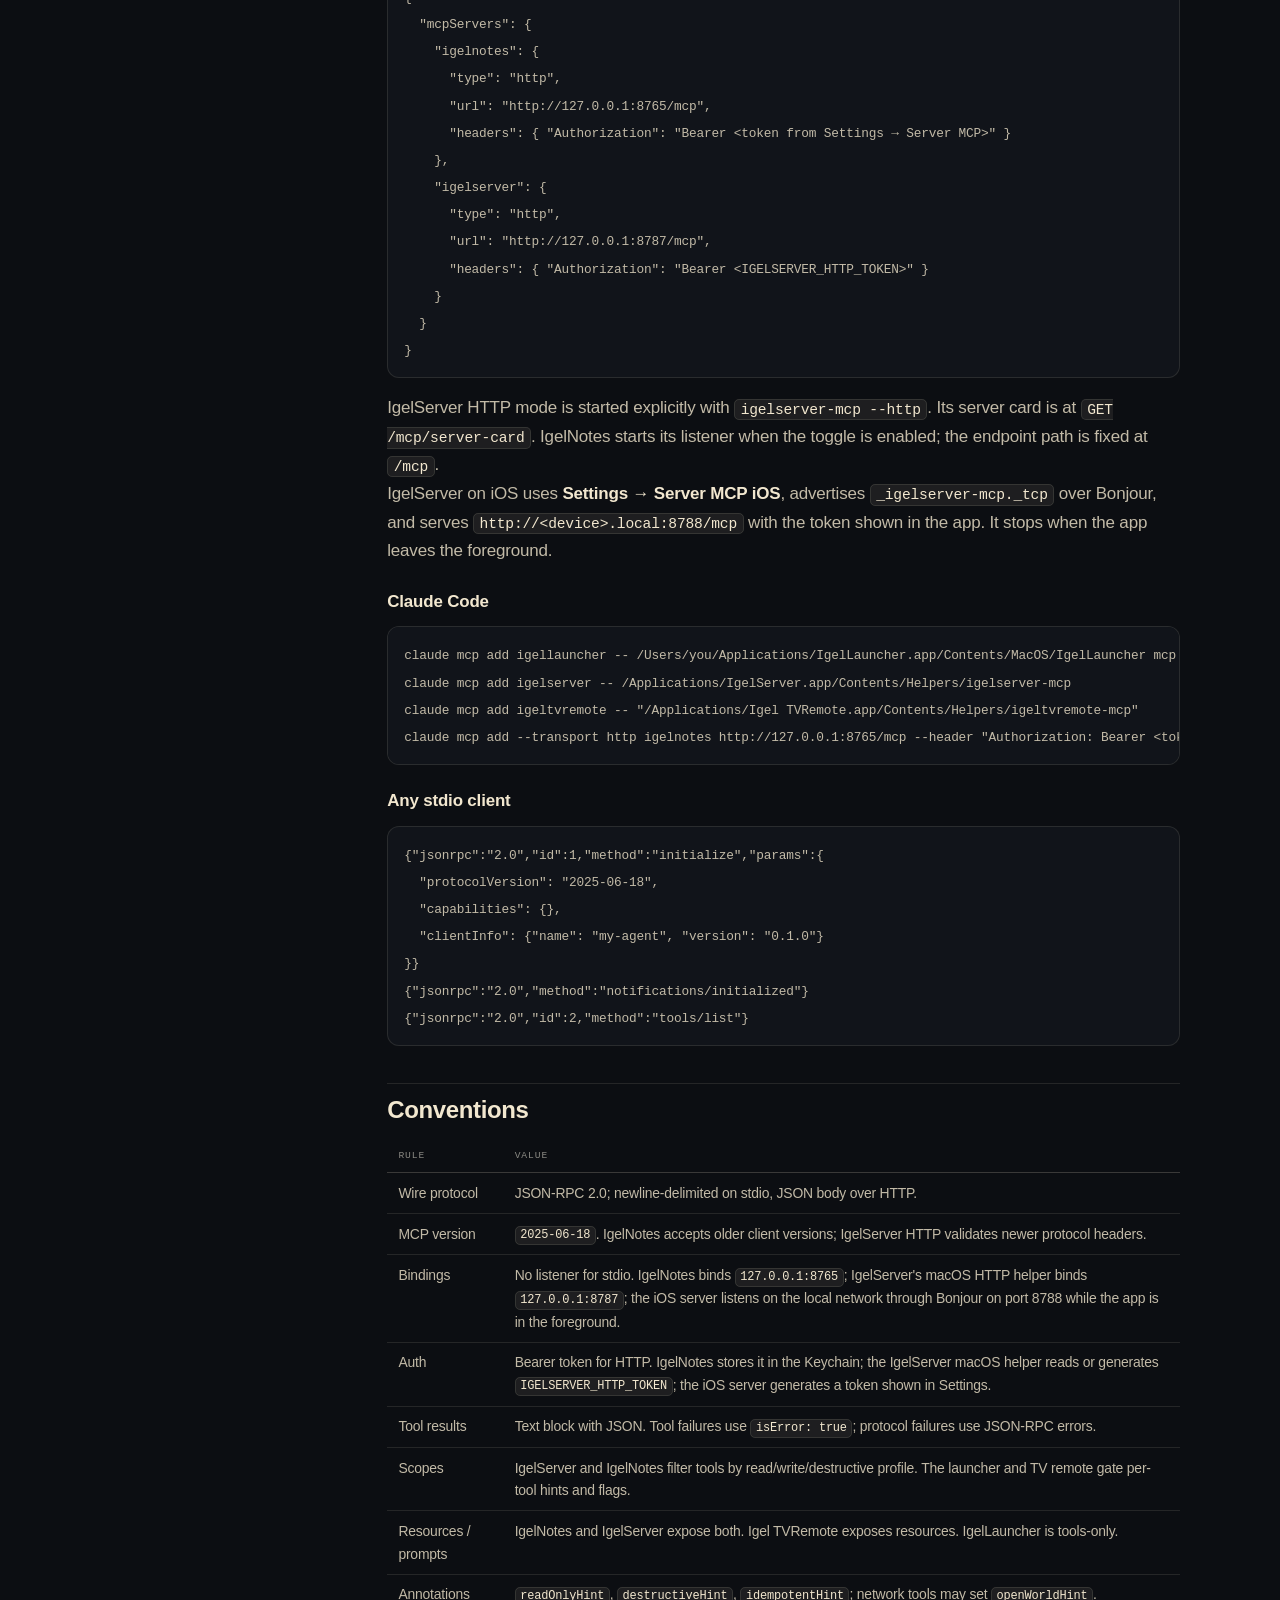
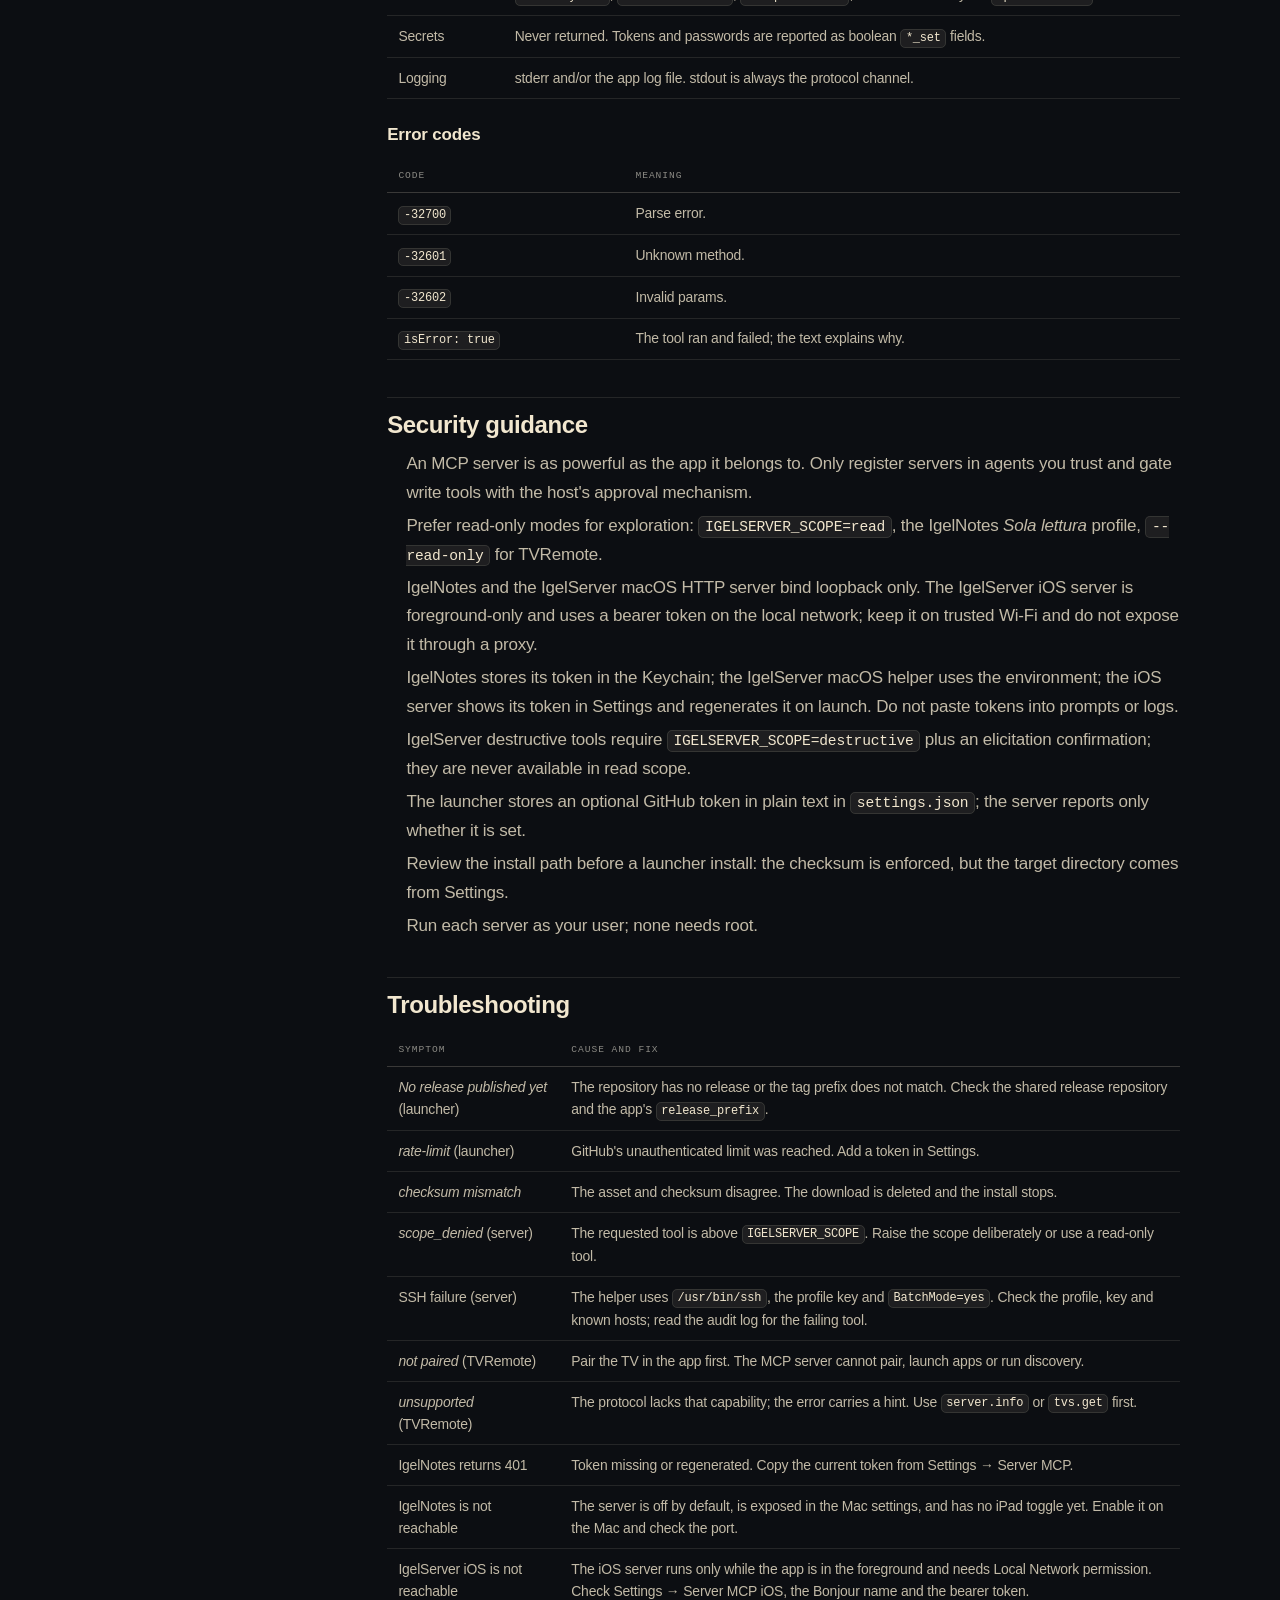
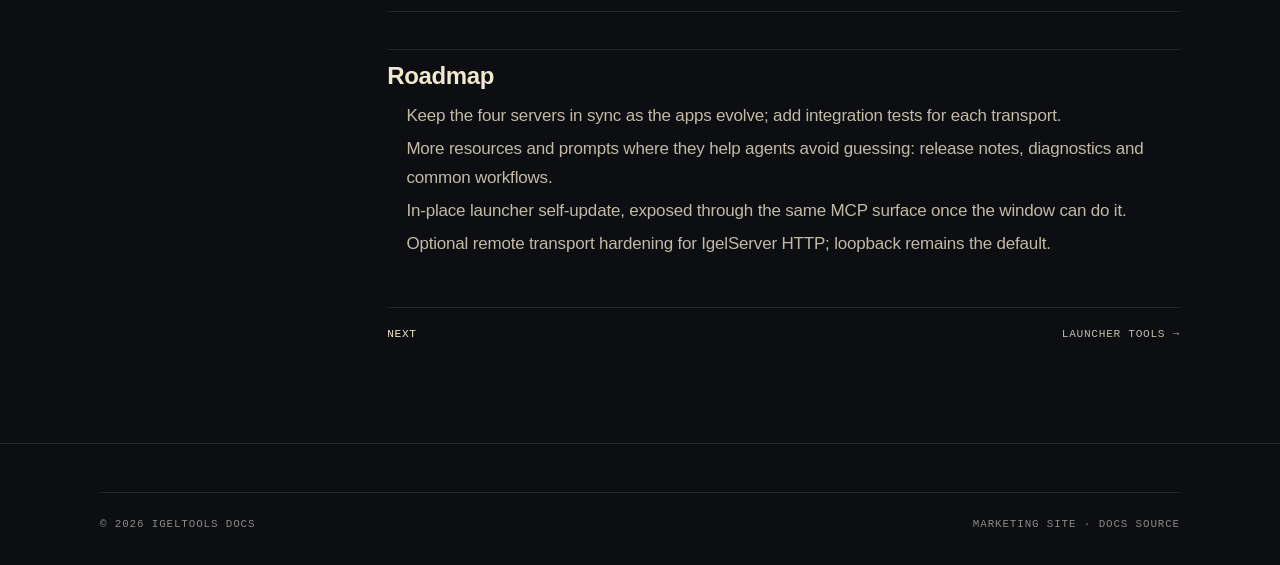
==== commit 9ca1853b: "Correct IgelServer release status and iOS MCP coverage" ====
--- a/mcp/index.html
+++ b/mcp/index.html
@@ -4,7 +4,7 @@
 <meta charset="utf-8">
 <meta name="viewport" content="width=device-width, initial-scale=1">
 <title>MCP overview — IgelTools Docs</title>
-<meta name="description" content="IgelTools MCP overview: the four current servers, stdio and loopback HTTP transports, registration, scopes, tokens, tool counts and security.">
+<meta name="description" content="IgelTools MCP overview: the four current servers, stdio, loopback and foreground HTTP transports, registration, scopes, tokens, tool counts and security.">
 <meta name="theme-color" content="#0c0e12">
 <link rel="icon" href="../assets/icons/igeltools-64.png" type="image/png" sizes="64x64">
 <link rel="stylesheet" href="../assets/css/style.css">
@@ -51,13 +51,13 @@
   <main class="docs-content" id="main">
     <p class="breadcrumb"><a href="../index.html">Docs</a> / MCP</p>
     <h1>Four servers, one local model.</h1>
-    <p class="lede">Every IgelTools app now exposes an MCP surface. Three are stdio binaries; IgelNotes runs a loopback HTTP server inside the Mac app (the runtime can bind on iPadOS, but the iPad UI does not expose it yet). None is reachable from the network.</p>
+    <p class="lede">Every IgelTools app now exposes an MCP surface. Three are stdio binaries; IgelNotes runs a loopback HTTP server inside the Mac app (the runtime can bind on iPadOS, but the iPad UI does not expose it yet). IgelServer adds a foreground-only HTTP server on iOS, reachable over the local network with a bearer token. The stdio servers and the Mac loopback servers are not reachable from the network.</p>
 
     <div class="doc-meta">
       <span class="pill pill--green">Protocol 2025-06-18</span>
       <span class="pill">JSON-RPC 2.0</span>
       <span class="pill">stdio · loopback HTTP</span>
-      <span class="pill">84 tools total</span>
+      <span class="pill">94 tools across surfaces</span>
     </div>
 
     <h2 id="status">Server status</h2>
@@ -75,7 +75,7 @@
           <td><strong>IgelServer</strong></td>
           <td><code>igelserver-mcp</code></td>
           <td>stdio · Streamable HTTP</td>
-          <td>25 + tasks/skills</td>
+          <td>25 + tasks/skills; 10 on iOS</td>
           <td><a href="../apps/igelserver.html#mcp">Tools</a></td>
         </tr>
         <tr>
@@ -94,7 +94,7 @@
         </tr>
       </tbody>
     </table>
-    <p>IgelServer and Igel TVRemote live inside their macOS app bundles. IgelNotes is not a separate binary: the server starts from <strong>Settings → Server MCP</strong> on Mac and is off by default. The iPad runtime exists but the current iPad UI has no toggle; iPhone never hosts a stdio server.</p>
+    <p>IgelServer's macOS helper and Igel TVRemote's helper live inside their macOS app bundles. IgelServer also runs a foreground-only HTTP server inside the iOS app. IgelNotes is not a separate binary: the server starts from <strong>Settings → Server MCP</strong> on Mac and is off by default. The iPad runtime exists but the current iPad UI has no toggle; iPhone never hosts a server.</p>
 
     <h2 id="register">Register a server</h2>
     <h3>stdio: launcher, server, TV remote</h3>
@@ -130,6 +130,7 @@
   }
 }</code></pre>
     <p>IgelServer HTTP mode is started explicitly with <code>igelserver-mcp --http</code>. Its server card is at <code>GET /mcp/server-card</code>. IgelNotes starts its listener when the toggle is enabled; the endpoint path is fixed at <code>/mcp</code>.</p>
+    <p>IgelServer on iOS uses <strong>Settings → Server MCP iOS</strong>, advertises <code>_igelserver-mcp._tcp</code> over Bonjour, and serves <code>http://&lt;device&gt;.local:8788/mcp</code> with the token shown in the app. It stops when the app leaves the foreground.</p>
 
     <h3>Claude Code</h3>
     <pre><code>claude mcp add igellauncher -- /Users/you/Applications/IgelLauncher.app/Contents/MacOS/IgelLauncher mcp
@@ -152,8 +153,8 @@
       <tbody>
         <tr><td>Wire protocol</td><td>JSON-RPC 2.0; newline-delimited on stdio, JSON body over HTTP.</td></tr>
         <tr><td>MCP version</td><td><code>2025-06-18</code>. IgelNotes accepts older client versions; IgelServer HTTP validates newer protocol headers.</td></tr>
-        <tr><td>Bindings</td><td>No listener for stdio. IgelNotes binds <code>127.0.0.1:8765</code>; IgelServer HTTP binds <code>127.0.0.1:8787</code>.</td></tr>
-        <tr><td>Auth</td><td>Bearer token for HTTP. IgelNotes stores it in the Keychain; IgelServer reads or generates <code>IGELSERVER_HTTP_TOKEN</code>.</td></tr>
+        <tr><td>Bindings</td><td>No listener for stdio. IgelNotes binds <code>127.0.0.1:8765</code>; IgelServer's macOS HTTP helper binds <code>127.0.0.1:8787</code>; the iOS server listens on the local network through Bonjour on port 8788 while the app is in the foreground.</td></tr>
+        <tr><td>Auth</td><td>Bearer token for HTTP. IgelNotes stores it in the Keychain; the IgelServer macOS helper reads or generates <code>IGELSERVER_HTTP_TOKEN</code>; the iOS server generates a token shown in Settings.</td></tr>
         <tr><td>Tool results</td><td>Text block with JSON. Tool failures use <code>isError: true</code>; protocol failures use JSON-RPC errors.</td></tr>
         <tr><td>Scopes</td><td>IgelServer and IgelNotes filter tools by read/write/destructive profile. The launcher and TV remote gate per-tool hints and flags.</td></tr>
         <tr><td>Resources / prompts</td><td>IgelNotes and IgelServer expose both. Igel TVRemote exposes resources. IgelLauncher is tools-only.</td></tr>
@@ -178,8 +179,8 @@
     <ul>
       <li>An MCP server is as powerful as the app it belongs to. Only register servers in agents you trust and gate write tools with the host's approval mechanism.</li>
       <li>Prefer read-only modes for exploration: <code>IGELSERVER_SCOPE=read</code>, the IgelNotes <em>Sola lettura</em> profile, <code>--read-only</code> for TVRemote.</li>
-      <li>HTTP servers are loopback-only by design. Do not proxy them to a network interface without adding your own authentication and TLS.</li>
-      <li>IgelNotes and IgelServer keep their bearer tokens in the Keychain or in the server environment. Do not paste tokens into prompts or logs.</li>
+      <li>IgelNotes and the IgelServer macOS HTTP server bind loopback only. The IgelServer iOS server is foreground-only and uses a bearer token on the local network; keep it on trusted Wi-Fi and do not expose it through a proxy.</li>
+      <li>IgelNotes stores its token in the Keychain; the IgelServer macOS helper uses the environment; the iOS server shows its token in Settings and regenerates it on launch. Do not paste tokens into prompts or logs.</li>
       <li>IgelServer destructive tools require <code>IGELSERVER_SCOPE=destructive</code> plus an elicitation confirmation; they are never available in read scope.</li>
       <li>The launcher stores an optional GitHub token in plain text in <code>settings.json</code>; the server reports only whether it is set.</li>
       <li>Review the install path before a launcher install: the checksum is enforced, but the target directory comes from Settings.</li>
@@ -199,6 +200,7 @@
         <tr><td><em>unsupported</em> (TVRemote)</td><td>The protocol lacks that capability; the error carries a hint. Use <code>server.info</code> or <code>tvs.get</code> first.</td></tr>
         <tr><td>IgelNotes returns 401</td><td>Token missing or regenerated. Copy the current token from Settings → Server MCP.</td></tr>
         <tr><td>IgelNotes is not reachable</td><td>The server is off by default, is exposed in the Mac settings, and has no iPad toggle yet. Enable it on the Mac and check the port.</td></tr>
+        <tr><td>IgelServer iOS is not reachable</td><td>The iOS server runs only while the app is in the foreground and needs Local Network permission. Check Settings → Server MCP iOS, the Bonjour name and the bearer token.</td></tr>
       </tbody>
     </table>
 
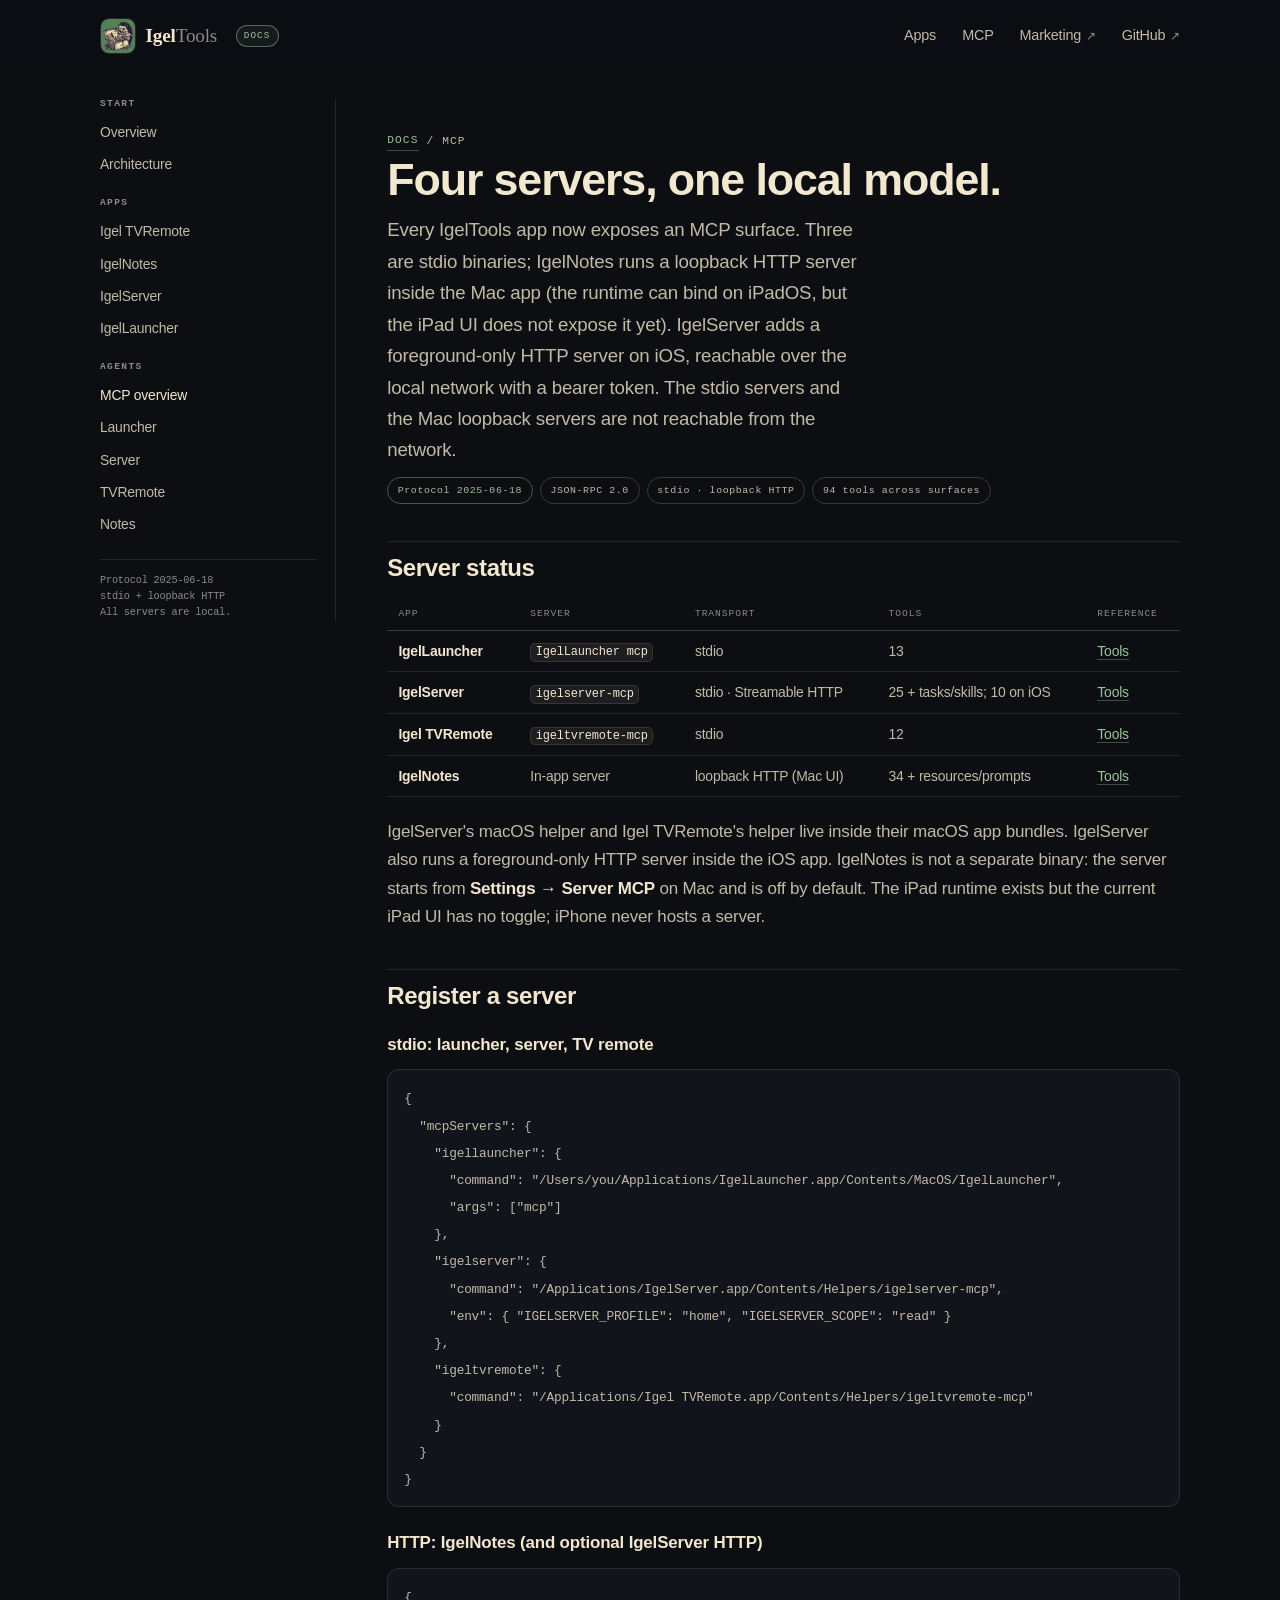
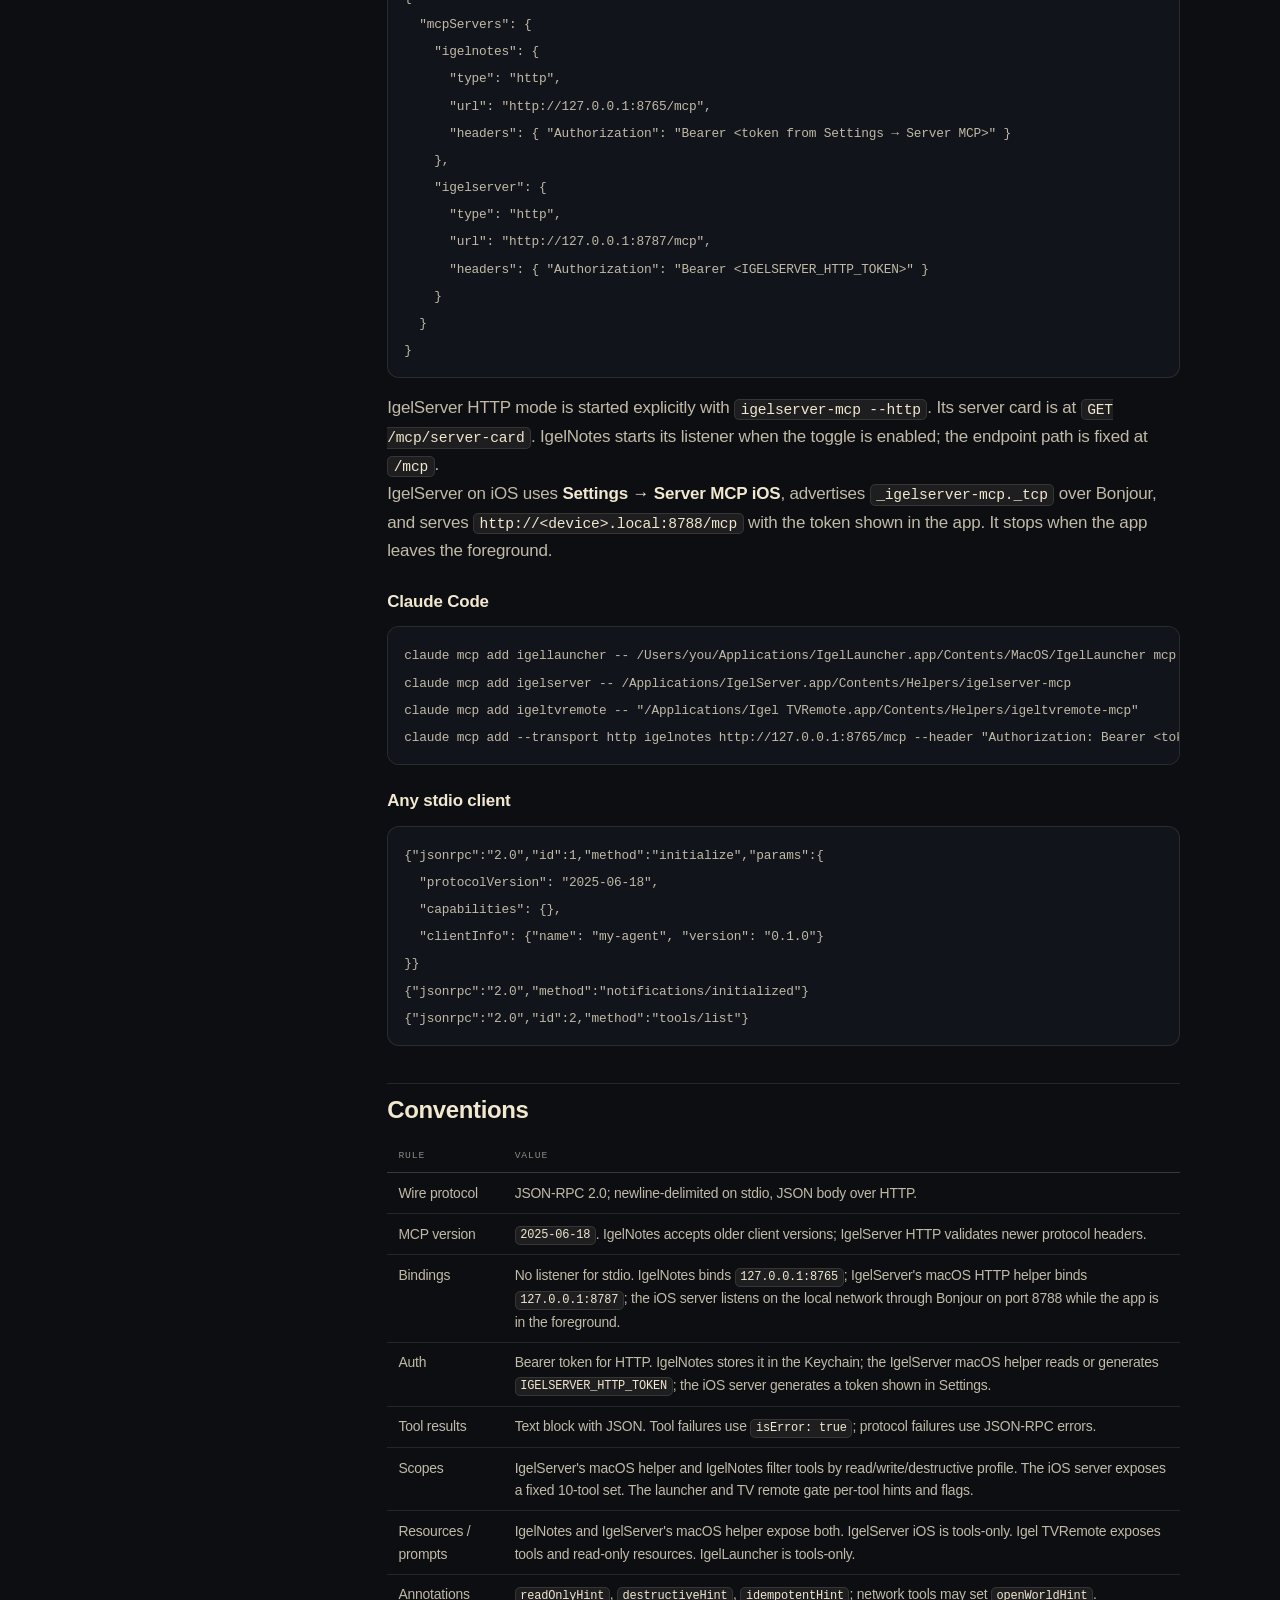
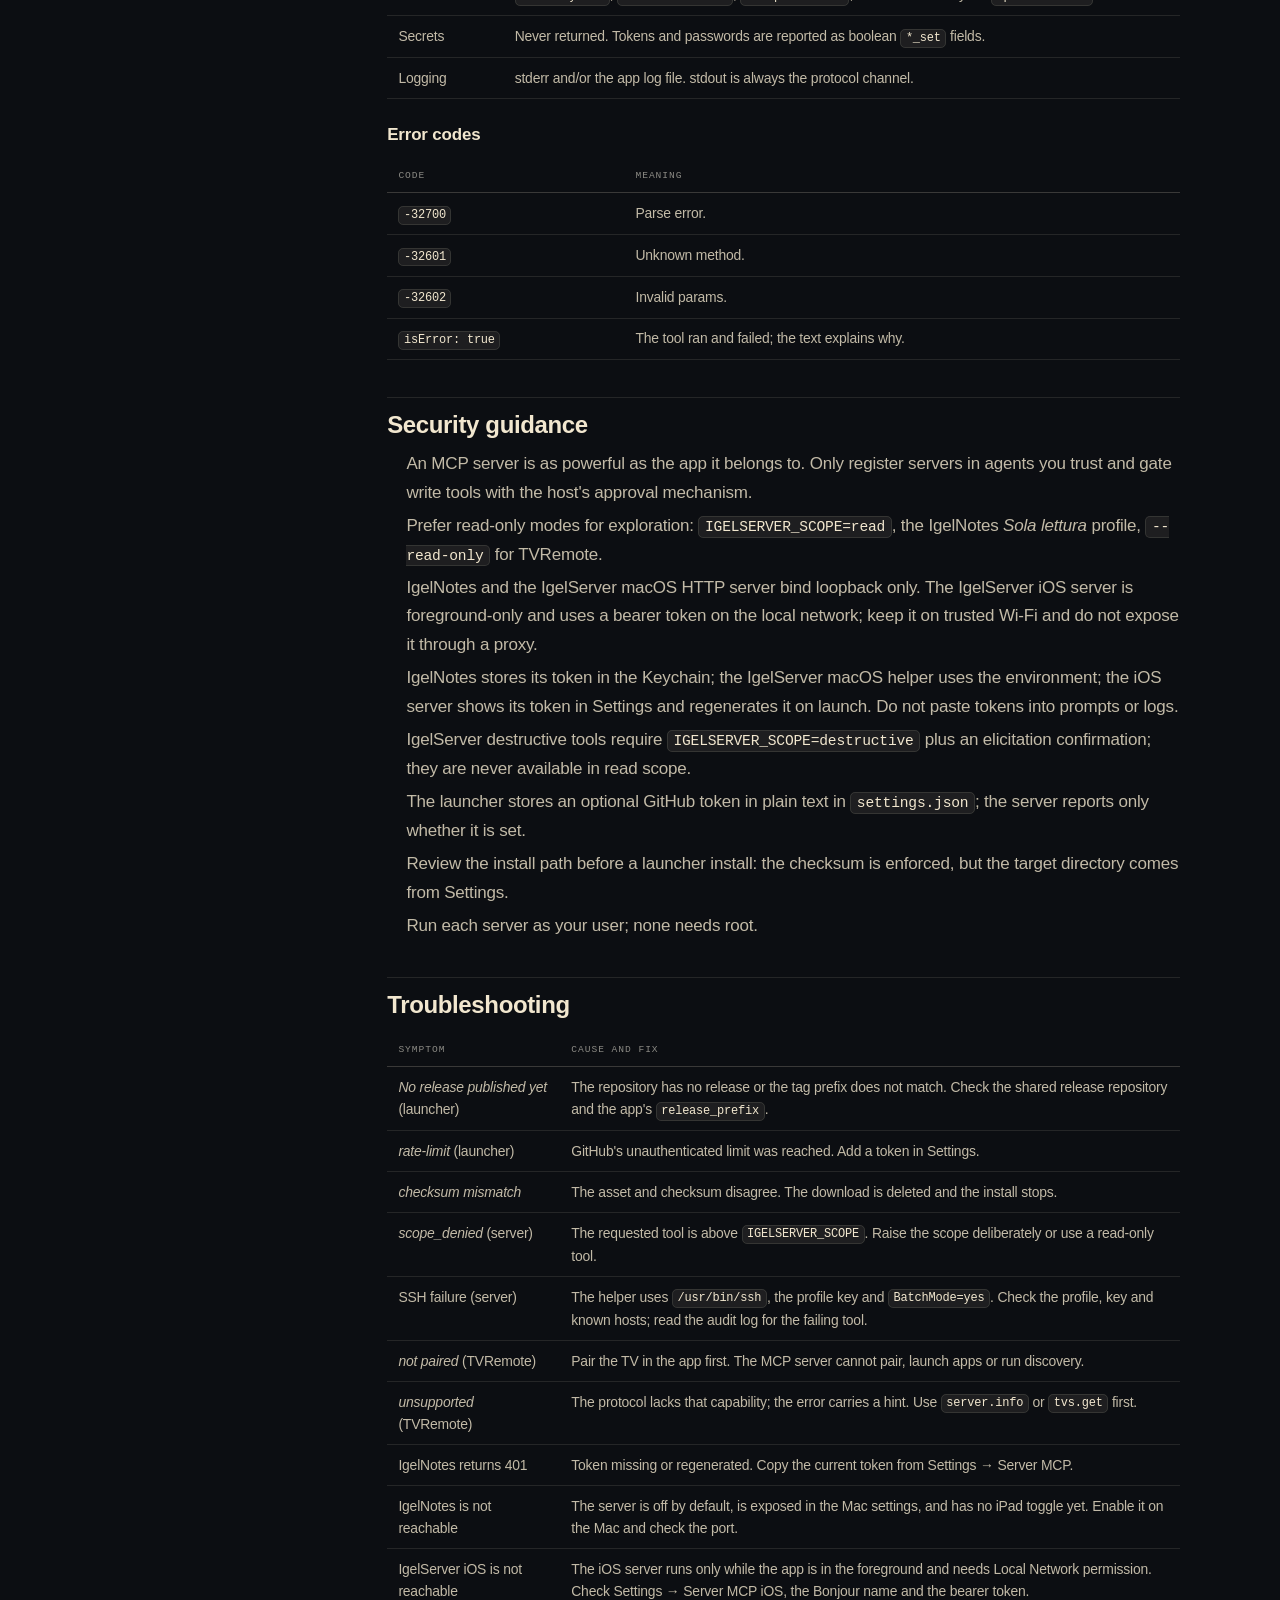
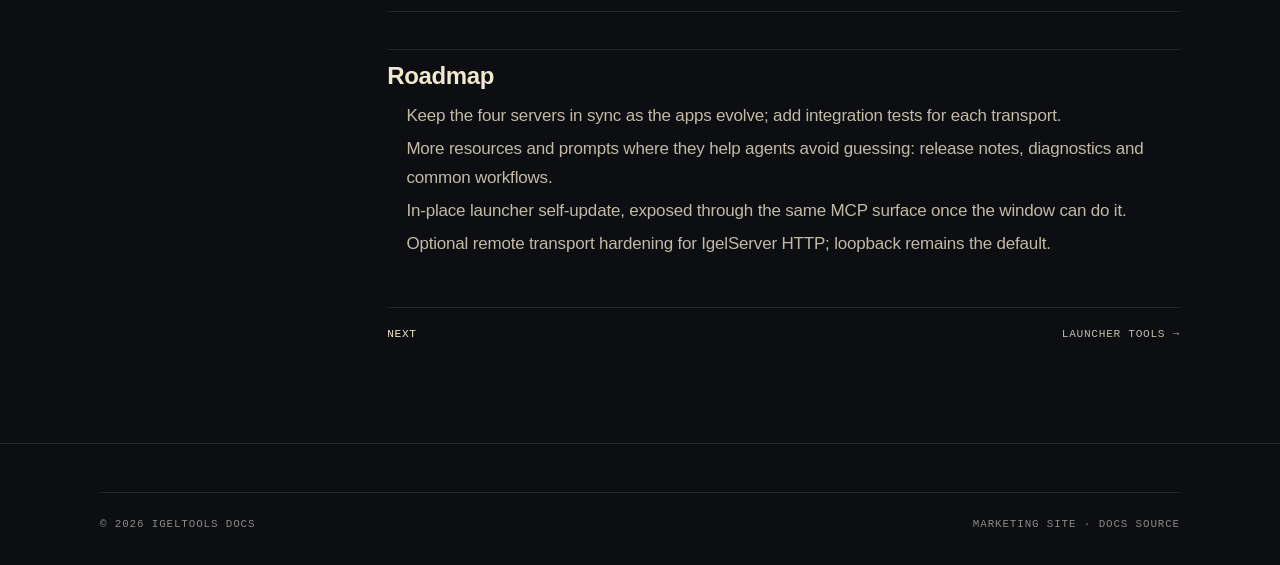
==== commit 79934dd7: "Clarify iOS MCP scope and resource surface" ====
--- a/mcp/index.html
+++ b/mcp/index.html
@@ -156,8 +156,8 @@
         <tr><td>Bindings</td><td>No listener for stdio. IgelNotes binds <code>127.0.0.1:8765</code>; IgelServer's macOS HTTP helper binds <code>127.0.0.1:8787</code>; the iOS server listens on the local network through Bonjour on port 8788 while the app is in the foreground.</td></tr>
         <tr><td>Auth</td><td>Bearer token for HTTP. IgelNotes stores it in the Keychain; the IgelServer macOS helper reads or generates <code>IGELSERVER_HTTP_TOKEN</code>; the iOS server generates a token shown in Settings.</td></tr>
         <tr><td>Tool results</td><td>Text block with JSON. Tool failures use <code>isError: true</code>; protocol failures use JSON-RPC errors.</td></tr>
-        <tr><td>Scopes</td><td>IgelServer and IgelNotes filter tools by read/write/destructive profile. The launcher and TV remote gate per-tool hints and flags.</td></tr>
-        <tr><td>Resources / prompts</td><td>IgelNotes and IgelServer expose both. Igel TVRemote exposes resources. IgelLauncher is tools-only.</td></tr>
+        <tr><td>Scopes</td><td>IgelServer's macOS helper and IgelNotes filter tools by read/write/destructive profile. The iOS server exposes a fixed 10-tool set. The launcher and TV remote gate per-tool hints and flags.</td></tr>
+        <tr><td>Resources / prompts</td><td>IgelNotes and IgelServer's macOS helper expose both. IgelServer iOS is tools-only. Igel TVRemote exposes tools and read-only resources. IgelLauncher is tools-only.</td></tr>
         <tr><td>Annotations</td><td><code>readOnlyHint</code>, <code>destructiveHint</code>, <code>idempotentHint</code>; network tools may set <code>openWorldHint</code>.</td></tr>
         <tr><td>Secrets</td><td>Never returned. Tokens and passwords are reported as boolean <code>*_set</code> fields.</td></tr>
         <tr><td>Logging</td><td>stderr and/or the app log file. stdout is always the protocol channel.</td></tr>
